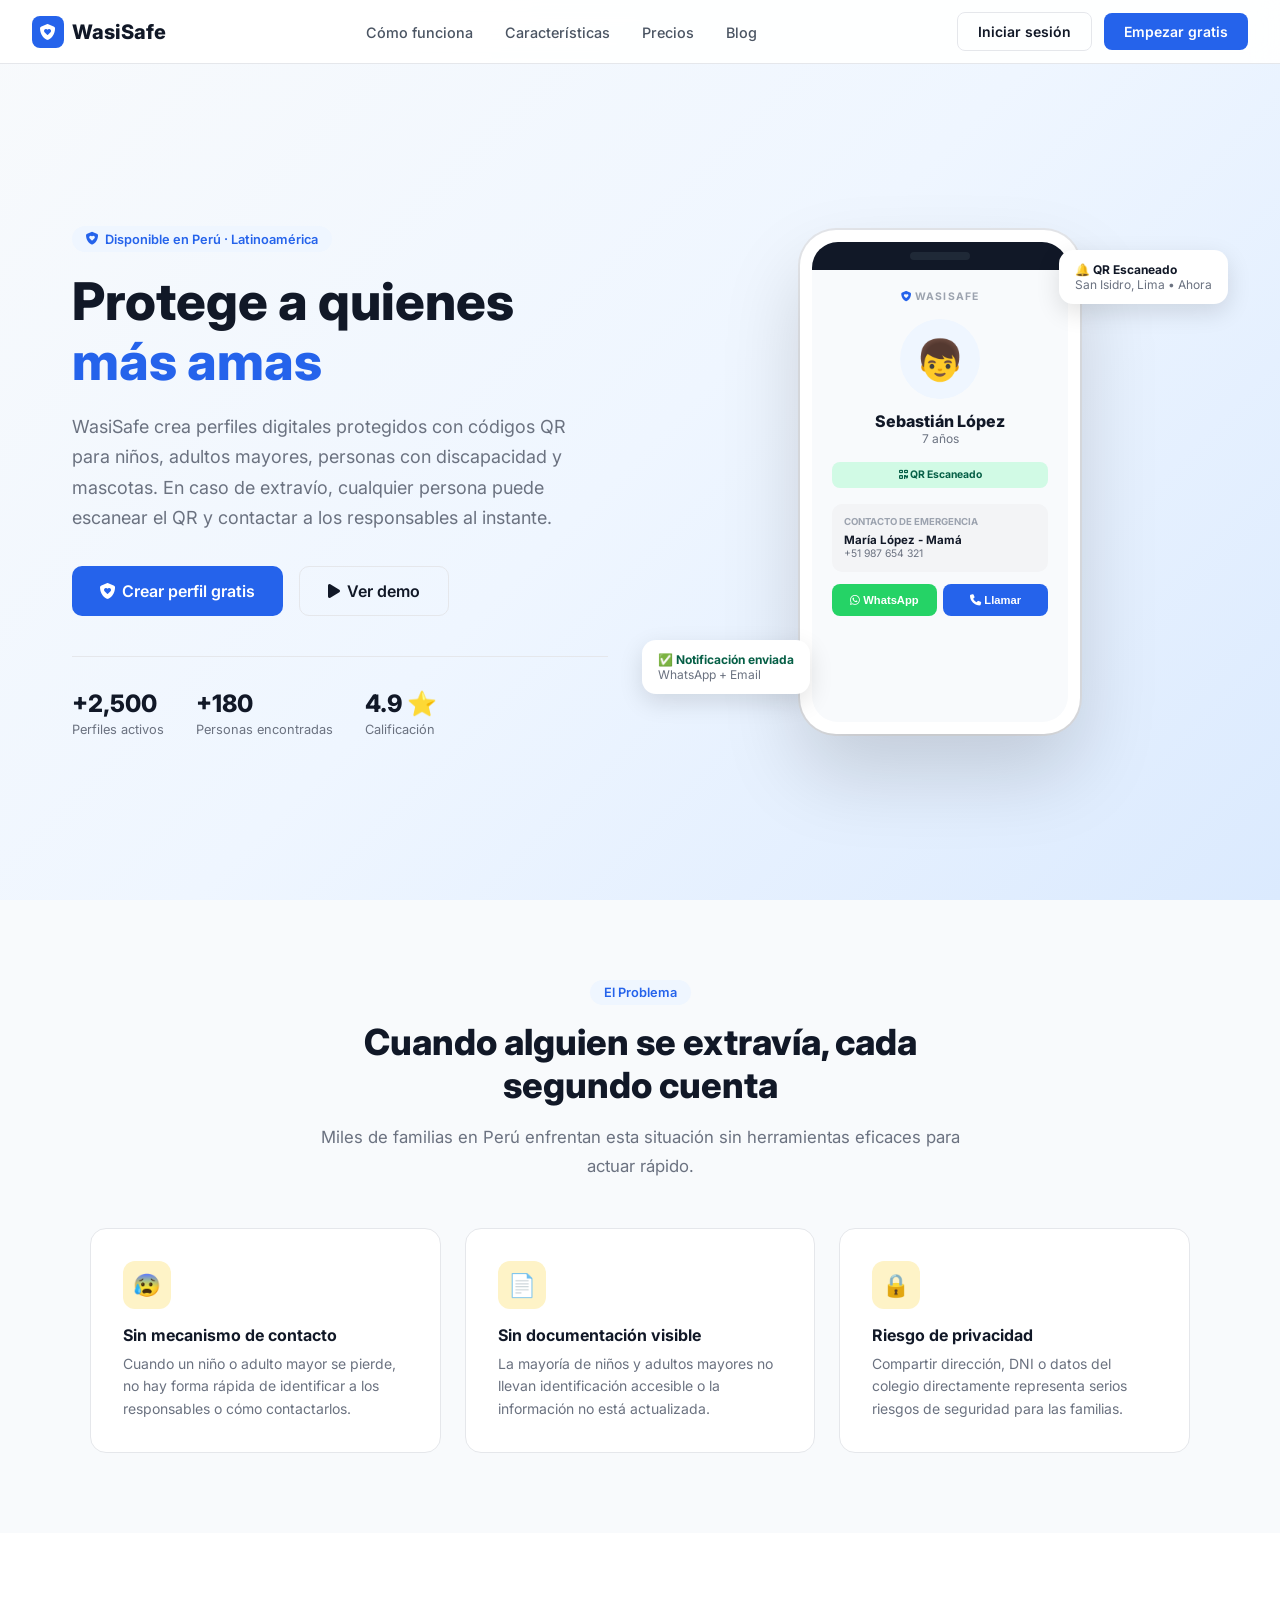
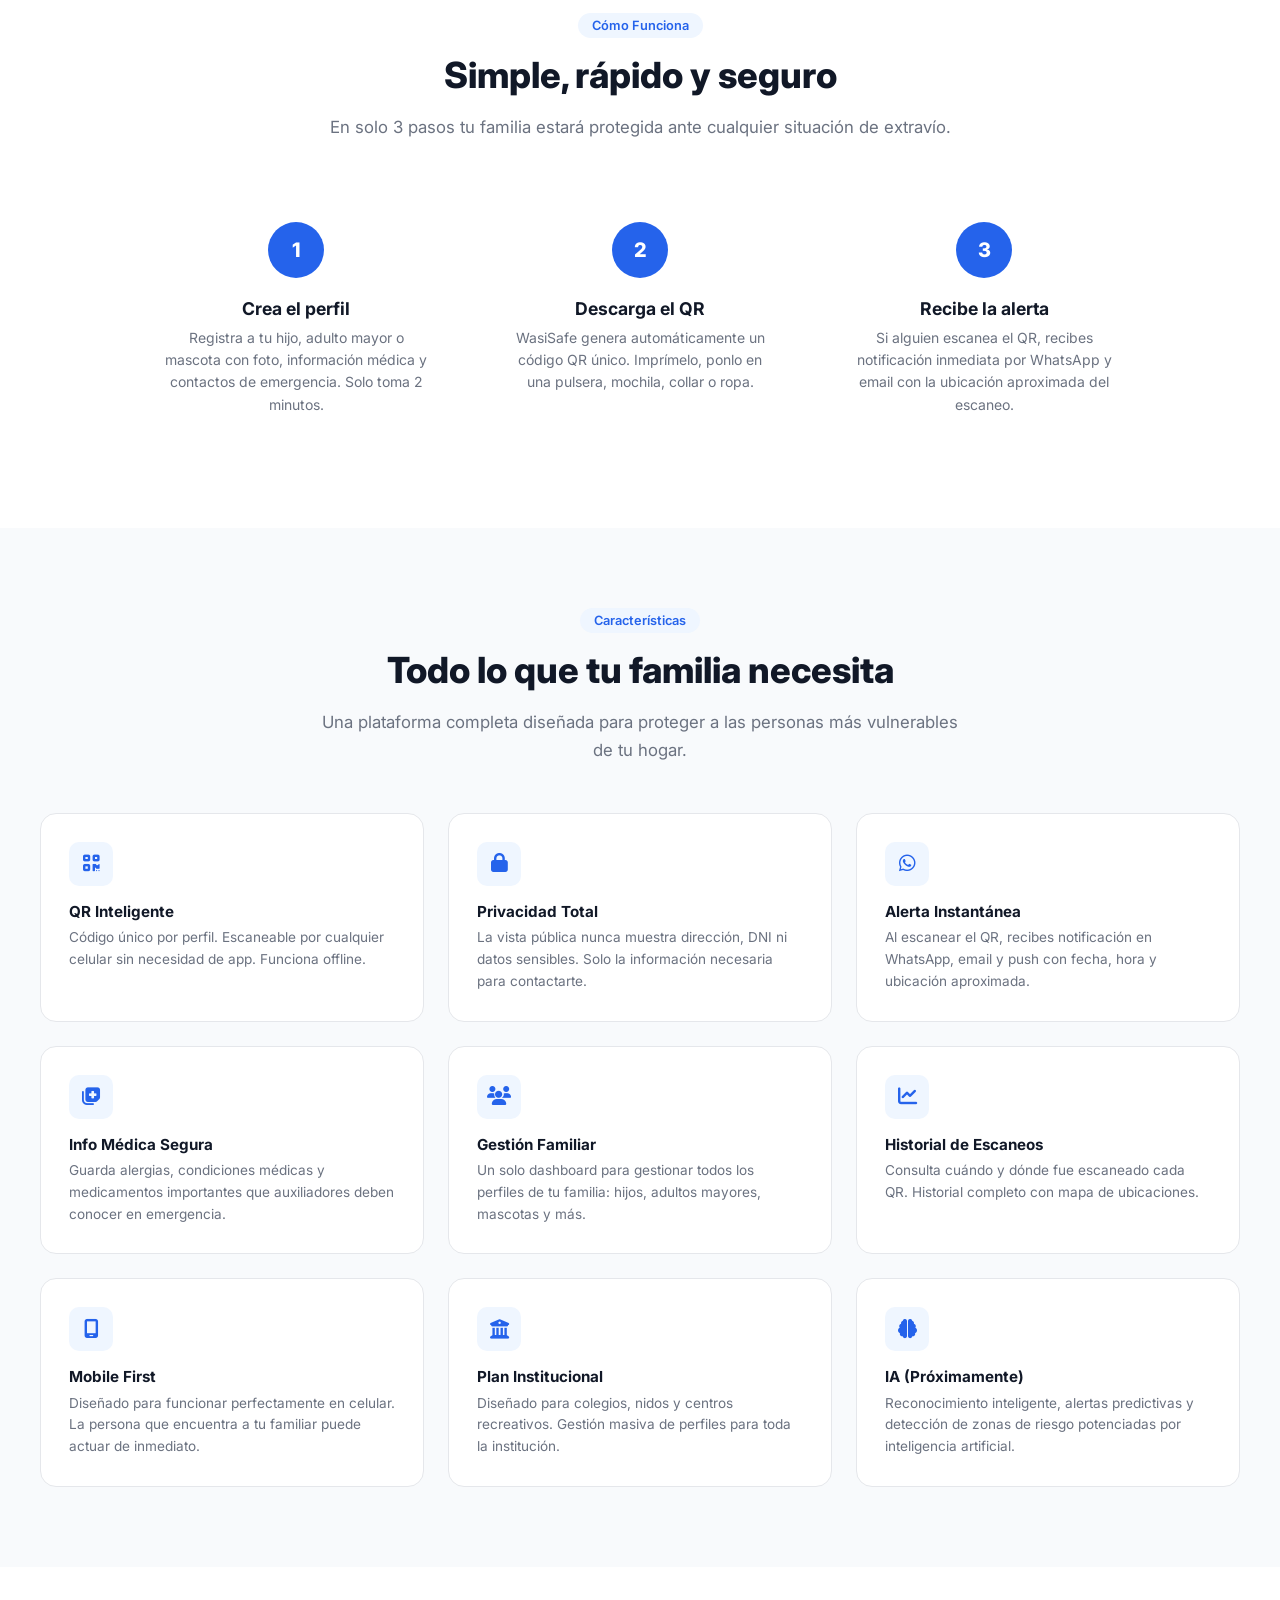
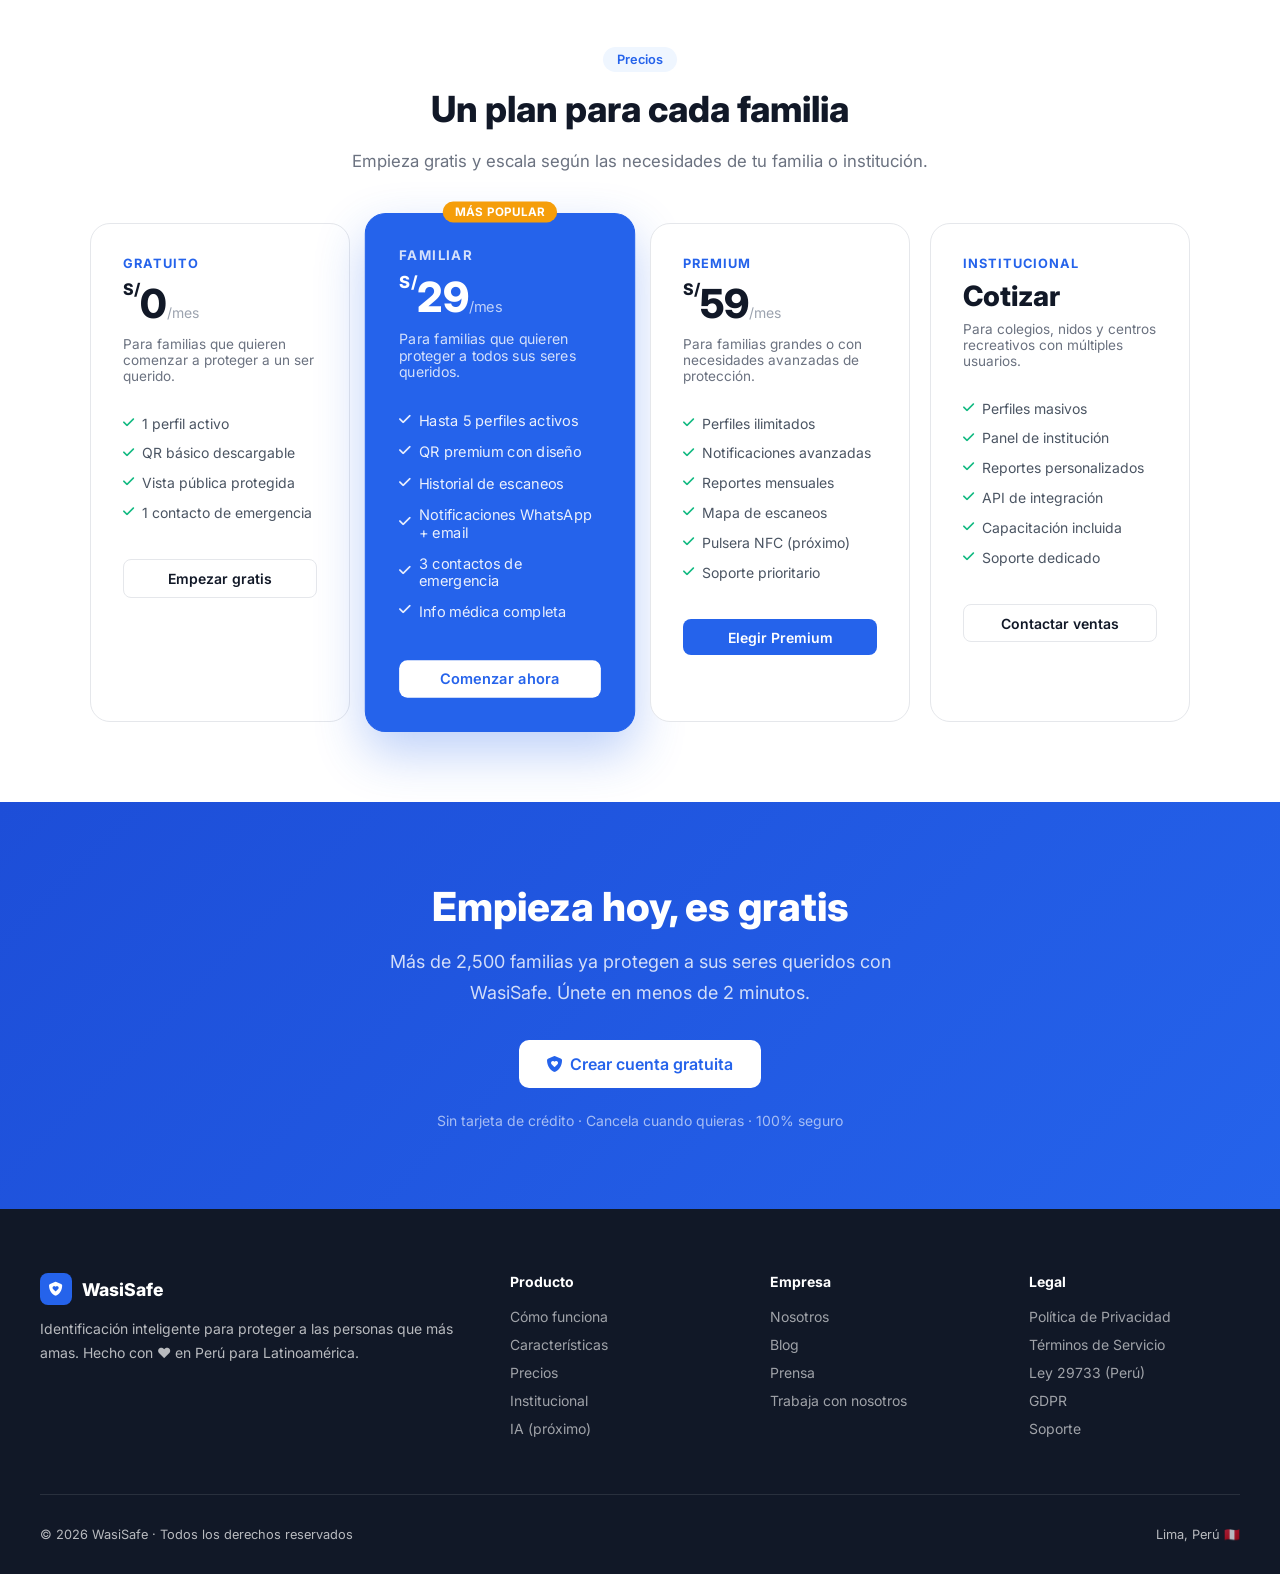
==== index.html @ 548f3248 "Initial commit: WasiSafe MVP frontend Plataforma QR de identificación para personas vulnerables en P" ====
<!DOCTYPE html>
<html lang="es">
<head>
  <meta charset="UTF-8">
  <meta name="viewport" content="width=device-width, initial-scale=1.0">
  <title>WasiSafe - Protege a quienes más amas</title>
  <meta name="description" content="Plataforma de identificación inteligente mediante QR para niños, adultos mayores y personas vulnerables en Perú.">
  <link rel="preconnect" href="https://fonts.googleapis.com">
  <link href="https://fonts.googleapis.com/css2?family=Inter:wght@300;400;500;600;700;800;900&display=swap" rel="stylesheet">
  <link rel="stylesheet" href="https://cdnjs.cloudflare.com/ajax/libs/font-awesome/6.5.0/css/all.min.css">
  <link rel="stylesheet" href="css/style.css">
</head>
<body>

<!-- NAVBAR -->
<nav class="navbar">
  <a href="index.html" class="navbar-brand">
    <div class="logo-icon"><i class="fa-solid fa-shield-heart"></i></div>
    WasiSafe
  </a>
  <ul class="navbar-nav">
    <li><a href="#como-funciona">Cómo funciona</a></li>
    <li><a href="#caracteristicas">Características</a></li>
    <li><a href="#precios">Precios</a></li>
    <li><a href="#">Blog</a></li>
  </ul>
  <div class="navbar-actions">
    <a href="login.html" class="btn btn-outline">Iniciar sesión</a>
    <a href="login.html#registro" class="btn btn-primary">Empezar gratis</a>
  </div>
</nav>

<!-- HERO -->
<section class="hero">
  <div class="hero-content">
    <div>
      <div class="badge">
        <i class="fa-solid fa-shield-heart"></i>
        Disponible en Perú · Latinoamérica
      </div>
      <h1>Protege a quienes <span>más amas</span></h1>
      <p>WasiSafe crea perfiles digitales protegidos con códigos QR para niños, adultos mayores, personas con discapacidad y mascotas. En caso de extravío, cualquier persona puede escanear el QR y contactar a los responsables al instante.</p>
      <div class="hero-actions">
        <a href="login.html" class="btn btn-primary btn-lg">
          <i class="fa-solid fa-shield-heart"></i>
          Crear perfil gratis
        </a>
        <a href="#como-funciona" class="btn btn-outline btn-lg">
          <i class="fa-solid fa-play"></i>
          Ver demo
        </a>
      </div>
      <div class="hero-stats">
        <div class="hero-stat">
          <strong>+2,500</strong>
          <span>Perfiles activos</span>
        </div>
        <div class="hero-stat">
          <strong>+180</strong>
          <span>Personas encontradas</span>
        </div>
        <div class="hero-stat">
          <strong>4.9 ⭐</strong>
          <span>Calificación</span>
        </div>
      </div>
    </div>

    <!-- Phone Mockup -->
    <div class="phone-mockup">
      <div class="phone-frame">
        <div class="phone-screen">
          <div class="phone-notch"><span></span></div>
          <div style="padding: 1.25rem; text-align: center;">
            <div style="font-size: 0.65rem; font-weight: 700; text-transform: uppercase; letter-spacing: 0.1em; color: #9CA3AF; margin-bottom: 1rem;">
              <i class="fa-solid fa-shield-heart" style="color: #2563EB;"></i> WASISAFE
            </div>
            <div style="width: 80px; height: 80px; border-radius: 50%; background: #EFF6FF; margin: 0 auto 0.75rem; font-size: 2.5rem; display: flex; align-items: center; justify-content: center;">👦</div>
            <div style="font-size: 1rem; font-weight: 800; color: #111827;">Sebastián López</div>
            <div style="font-size: 0.75rem; color: #6B7280; margin-bottom: 1rem;">7 años</div>
            <div style="background: #D1FAE5; color: #065F46; padding: 0.4rem 0.75rem; border-radius: 8px; font-size: 0.65rem; font-weight: 700; margin-bottom: 1rem;">
              <i class="fa-solid fa-qrcode"></i> QR Escaneado
            </div>
            <div style="background: #F3F4F6; border-radius: 10px; padding: 0.75rem; margin-bottom: 0.75rem; text-align: left;">
              <div style="font-size: 0.6rem; font-weight: 700; color: #9CA3AF; margin-bottom: 0.4rem;">CONTACTO DE EMERGENCIA</div>
              <div style="font-size: 0.72rem; font-weight: 700; color: #111827;">María López - Mamá</div>
              <div style="font-size: 0.65rem; color: #6B7280;">+51 987 654 321</div>
            </div>
            <div style="display: flex; gap: 0.4rem;">
              <button style="flex: 1; background: #25D366; color: white; border: none; border-radius: 8px; padding: 0.6rem; font-size: 0.7rem; font-weight: 700; cursor: pointer;">
                <i class="fa-brands fa-whatsapp"></i> WhatsApp
              </button>
              <button style="flex: 1; background: #2563EB; color: white; border: none; border-radius: 8px; padding: 0.6rem; font-size: 0.7rem; font-weight: 700; cursor: pointer;">
                <i class="fa-solid fa-phone"></i> Llamar
              </button>
            </div>
          </div>
        </div>
      </div>
      <!-- Floating badge -->
      <div style="position: absolute; top: 20px; right: -20px; background: white; border-radius: 14px; padding: 0.75rem 1rem; box-shadow: 0 8px 24px rgba(0,0,0,0.12); font-size: 0.75rem;">
        <div style="font-weight: 700; color: #111827;">🔔 QR Escaneado</div>
        <div style="color: #6B7280;">San Isidro, Lima • Ahora</div>
      </div>
      <div style="position: absolute; bottom: 40px; left: -30px; background: white; border-radius: 14px; padding: 0.75rem 1rem; box-shadow: 0 8px 24px rgba(0,0,0,0.12); font-size: 0.75rem;">
        <div style="font-weight: 700; color: #065F46;">✅ Notificación enviada</div>
        <div style="color: #6B7280;">WhatsApp + Email</div>
      </div>
    </div>
  </div>
</section>

<!-- PROBLEMA -->
<section class="section bg-gray" id="problema">
  <div class="container">
    <div class="section-center">
      <span class="section-tag">El Problema</span>
      <h2>Cuando alguien se extravía, cada segundo cuenta</h2>
      <p>Miles de familias en Perú enfrentan esta situación sin herramientas eficaces para actuar rápido.</p>
    </div>
    <div class="problem-grid">
      <div class="problem-card">
        <div class="problem-icon">😰</div>
        <h3>Sin mecanismo de contacto</h3>
        <p>Cuando un niño o adulto mayor se pierde, no hay forma rápida de identificar a los responsables o cómo contactarlos.</p>
      </div>
      <div class="problem-card">
        <div class="problem-icon">📄</div>
        <h3>Sin documentación visible</h3>
        <p>La mayoría de niños y adultos mayores no llevan identificación accesible o la información no está actualizada.</p>
      </div>
      <div class="problem-card">
        <div class="problem-icon">🔒</div>
        <h3>Riesgo de privacidad</h3>
        <p>Compartir dirección, DNI o datos del colegio directamente representa serios riesgos de seguridad para las familias.</p>
      </div>
    </div>
  </div>
</section>

<!-- COMO FUNCIONA -->
<section class="section" id="como-funciona">
  <div class="container">
    <div class="section-center">
      <span class="section-tag">Cómo Funciona</span>
      <h2>Simple, rápido y seguro</h2>
      <p>En solo 3 pasos tu familia estará protegida ante cualquier situación de extravío.</p>
    </div>
    <div class="steps-grid">
      <div class="step-card">
        <div class="step-number">1</div>
        <h3>Crea el perfil</h3>
        <p>Registra a tu hijo, adulto mayor o mascota con foto, información médica y contactos de emergencia. Solo toma 2 minutos.</p>
      </div>
      <div class="step-card">
        <div class="step-number">2</div>
        <h3>Descarga el QR</h3>
        <p>WasiSafe genera automáticamente un código QR único. Imprímelo, ponlo en una pulsera, mochila, collar o ropa.</p>
      </div>
      <div class="step-card">
        <div class="step-number">3</div>
        <h3>Recibe la alerta</h3>
        <p>Si alguien escanea el QR, recibes notificación inmediata por WhatsApp y email con la ubicación aproximada del escaneo.</p>
      </div>
    </div>
  </div>
</section>

<!-- CARACTERÍSTICAS -->
<section class="section bg-gray" id="caracteristicas">
  <div class="container">
    <div class="section-center">
      <span class="section-tag">Características</span>
      <h2>Todo lo que tu familia necesita</h2>
      <p>Una plataforma completa diseñada para proteger a las personas más vulnerables de tu hogar.</p>
    </div>
    <div class="features-grid">
      <div class="feature-card">
        <div class="feature-icon"><i class="fa-solid fa-qrcode"></i></div>
        <h3>QR Inteligente</h3>
        <p>Código único por perfil. Escaneable por cualquier celular sin necesidad de app. Funciona offline.</p>
      </div>
      <div class="feature-card">
        <div class="feature-icon"><i class="fa-solid fa-lock"></i></div>
        <h3>Privacidad Total</h3>
        <p>La vista pública nunca muestra dirección, DNI ni datos sensibles. Solo la información necesaria para contactarte.</p>
      </div>
      <div class="feature-card">
        <div class="feature-icon"><i class="fa-brands fa-whatsapp"></i></div>
        <h3>Alerta Instantánea</h3>
        <p>Al escanear el QR, recibes notificación en WhatsApp, email y push con fecha, hora y ubicación aproximada.</p>
      </div>
      <div class="feature-card">
        <div class="feature-icon"><i class="fa-solid fa-notes-medical"></i></div>
        <h3>Info Médica Segura</h3>
        <p>Guarda alergias, condiciones médicas y medicamentos importantes que auxiliadores deben conocer en emergencia.</p>
      </div>
      <div class="feature-card">
        <div class="feature-icon"><i class="fa-solid fa-users"></i></div>
        <h3>Gestión Familiar</h3>
        <p>Un solo dashboard para gestionar todos los perfiles de tu familia: hijos, adultos mayores, mascotas y más.</p>
      </div>
      <div class="feature-card">
        <div class="feature-icon"><i class="fa-solid fa-chart-line"></i></div>
        <h3>Historial de Escaneos</h3>
        <p>Consulta cuándo y dónde fue escaneado cada QR. Historial completo con mapa de ubicaciones.</p>
      </div>
      <div class="feature-card">
        <div class="feature-icon"><i class="fa-solid fa-mobile-screen"></i></div>
        <h3>Mobile First</h3>
        <p>Diseñado para funcionar perfectamente en celular. La persona que encuentra a tu familiar puede actuar de inmediato.</p>
      </div>
      <div class="feature-card">
        <div class="feature-icon"><i class="fa-solid fa-building-columns"></i></div>
        <h3>Plan Institucional</h3>
        <p>Diseñado para colegios, nidos y centros recreativos. Gestión masiva de perfiles para toda la institución.</p>
      </div>
      <div class="feature-card">
        <div class="feature-icon"><i class="fa-solid fa-brain"></i></div>
        <h3>IA (Próximamente)</h3>
        <p>Reconocimiento inteligente, alertas predictivas y detección de zonas de riesgo potenciadas por inteligencia artificial.</p>
      </div>
    </div>
  </div>
</section>

<!-- PRECIOS -->
<section class="section" id="precios">
  <div class="container">
    <div class="section-center">
      <span class="section-tag">Precios</span>
      <h2>Un plan para cada familia</h2>
      <p>Empieza gratis y escala según las necesidades de tu familia o institución.</p>
    </div>
    <div class="pricing-grid">
      <!-- Gratuito -->
      <div class="pricing-card">
        <div class="pricing-plan">Gratuito</div>
        <div class="pricing-price"><sup>S/</sup>0<small>/mes</small></div>
        <div class="pricing-desc">Para familias que quieren comenzar a proteger a un ser querido.</div>
        <ul class="pricing-features">
          <li><i class="fa-solid fa-check"></i> 1 perfil activo</li>
          <li><i class="fa-solid fa-check"></i> QR básico descargable</li>
          <li><i class="fa-solid fa-check"></i> Vista pública protegida</li>
          <li><i class="fa-solid fa-check"></i> 1 contacto de emergencia</li>
        </ul>
        <a href="login.html" class="btn btn-outline btn-full">Empezar gratis</a>
      </div>

      <!-- Familiar - Featured -->
      <div class="pricing-card featured">
        <div class="pricing-badge">Más popular</div>
        <div class="pricing-plan">Familiar</div>
        <div class="pricing-price"><sup>S/</sup>29<small>/mes</small></div>
        <div class="pricing-desc">Para familias que quieren proteger a todos sus seres queridos.</div>
        <ul class="pricing-features">
          <li><i class="fa-solid fa-check"></i> Hasta 5 perfiles activos</li>
          <li><i class="fa-solid fa-check"></i> QR premium con diseño</li>
          <li><i class="fa-solid fa-check"></i> Historial de escaneos</li>
          <li><i class="fa-solid fa-check"></i> Notificaciones WhatsApp + email</li>
          <li><i class="fa-solid fa-check"></i> 3 contactos de emergencia</li>
          <li><i class="fa-solid fa-check"></i> Info médica completa</li>
        </ul>
        <a href="login.html" class="btn btn-white btn-full">Comenzar ahora</a>
      </div>

      <!-- Premium -->
      <div class="pricing-card">
        <div class="pricing-plan">Premium</div>
        <div class="pricing-price"><sup>S/</sup>59<small>/mes</small></div>
        <div class="pricing-desc">Para familias grandes o con necesidades avanzadas de protección.</div>
        <ul class="pricing-features">
          <li><i class="fa-solid fa-check"></i> Perfiles ilimitados</li>
          <li><i class="fa-solid fa-check"></i> Notificaciones avanzadas</li>
          <li><i class="fa-solid fa-check"></i> Reportes mensuales</li>
          <li><i class="fa-solid fa-check"></i> Mapa de escaneos</li>
          <li><i class="fa-solid fa-check"></i> Pulsera NFC (próximo)</li>
          <li><i class="fa-solid fa-check"></i> Soporte prioritario</li>
        </ul>
        <a href="login.html" class="btn btn-primary btn-full">Elegir Premium</a>
      </div>

      <!-- Institucional -->
      <div class="pricing-card">
        <div class="pricing-plan">Institucional</div>
        <div class="pricing-price" style="font-size: 1.75rem;">Cotizar</div>
        <div class="pricing-desc">Para colegios, nidos y centros recreativos con múltiples usuarios.</div>
        <ul class="pricing-features">
          <li><i class="fa-solid fa-check"></i> Perfiles masivos</li>
          <li><i class="fa-solid fa-check"></i> Panel de institución</li>
          <li><i class="fa-solid fa-check"></i> Reportes personalizados</li>
          <li><i class="fa-solid fa-check"></i> API de integración</li>
          <li><i class="fa-solid fa-check"></i> Capacitación incluida</li>
          <li><i class="fa-solid fa-check"></i> Soporte dedicado</li>
        </ul>
        <a href="mailto:ventas@wasisafe.pe" class="btn btn-outline btn-full">Contactar ventas</a>
      </div>
    </div>
  </div>
</section>

<!-- CTA FINAL -->
<section style="background: linear-gradient(135deg, #1D4ED8 0%, #2563EB 100%); padding: 5rem 2rem; text-align: center; color: white;">
  <div class="container">
    <h2 style="font-size: 2.5rem; font-weight: 800; margin-bottom: 1rem;">Empieza hoy, es gratis</h2>
    <p style="font-size: 1.125rem; color: rgba(255,255,255,0.8); margin-bottom: 2rem; max-width: 560px; margin-left: auto; margin-right: auto; line-height: 1.7;">
      Más de 2,500 familias ya protegen a sus seres queridos con WasiSafe. Únete en menos de 2 minutos.
    </p>
    <a href="login.html" class="btn btn-white btn-lg">
      <i class="fa-solid fa-shield-heart"></i>
      Crear cuenta gratuita
    </a>
    <div style="margin-top: 1.5rem; font-size: 0.875rem; color: rgba(255,255,255,0.6);">
      Sin tarjeta de crédito · Cancela cuando quieras · 100% seguro
    </div>
  </div>
</section>

<!-- FOOTER -->
<footer>
  <div class="footer-grid">
    <div>
      <a href="index.html" style="display:flex;align-items:center;gap:0.625rem;text-decoration:none;color:white;font-weight:800;font-size:1.1rem;margin-bottom:0.75rem;">
        <div class="logo-icon" style="width:32px;height:32px;background:#2563EB;border-radius:8px;display:flex;align-items:center;justify-content:center;font-size:14px;color:white;">
          <i class="fa-solid fa-shield-heart"></i>
        </div>
        WasiSafe
      </a>
      <p class="footer-brand-text">Identificación inteligente para proteger a las personas que más amas. Hecho con ❤️ en Perú para Latinoamérica.</p>
    </div>
    <div class="footer-col">
      <h4>Producto</h4>
      <ul>
        <li><a href="#">Cómo funciona</a></li>
        <li><a href="#">Características</a></li>
        <li><a href="#">Precios</a></li>
        <li><a href="#">Institucional</a></li>
        <li><a href="#">IA (próximo)</a></li>
      </ul>
    </div>
    <div class="footer-col">
      <h4>Empresa</h4>
      <ul>
        <li><a href="#">Nosotros</a></li>
        <li><a href="#">Blog</a></li>
        <li><a href="#">Prensa</a></li>
        <li><a href="#">Trabaja con nosotros</a></li>
      </ul>
    </div>
    <div class="footer-col">
      <h4>Legal</h4>
      <ul>
        <li><a href="#">Política de Privacidad</a></li>
        <li><a href="#">Términos de Servicio</a></li>
        <li><a href="#">Ley 29733 (Perú)</a></li>
        <li><a href="#">GDPR</a></li>
        <li><a href="#">Soporte</a></li>
      </ul>
    </div>
  </div>
  <div class="footer-bottom">
    <span>© 2026 WasiSafe · Todos los derechos reservados</span>
    <span>Lima, Perú 🇵🇪</span>
  </div>
</footer>

<script src="js/app.js"></script>
</body>
</html>
---- css/style.css ----
/* WasiSafe - Global Styles */

:root {
  --blue: #2563EB;
  --blue-dark: #1D4ED8;
  --blue-light: #EFF6FF;
  --white: #FFFFFF;
  --gray-bg: #F8FAFC;
  --dark: #111827;
  --gray-400: #9CA3AF;
  --gray-500: #6B7280;
  --gray-600: #4B5563;
  --gray-700: #374151;
  --gray-200: #E5E7EB;
  --gray-100: #F3F4F6;
  --green: #10B981;
  --red: #EF4444;
  --yellow: #F59E0B;
}

* { box-sizing: border-box; margin: 0; padding: 0; }

body {
  font-family: 'Inter', -apple-system, BlinkMacSystemFont, 'Segoe UI', sans-serif;
  color: var(--dark);
  background: var(--white);
  -webkit-font-smoothing: antialiased;
}

/* --- Navbar --- */
.navbar {
  position: fixed;
  top: 0; left: 0; right: 0;
  z-index: 100;
  background: rgba(255,255,255,0.92);
  backdrop-filter: blur(12px);
  border-bottom: 1px solid var(--gray-200);
  padding: 0 2rem;
  height: 64px;
  display: flex;
  align-items: center;
  justify-content: space-between;
}

.navbar-brand {
  display: flex;
  align-items: center;
  gap: 0.5rem;
  text-decoration: none;
  font-weight: 800;
  font-size: 1.25rem;
  color: var(--dark);
}

.navbar-brand .logo-icon {
  width: 32px; height: 32px;
  background: var(--blue);
  border-radius: 8px;
  display: flex;
  align-items: center;
  justify-content: center;
  color: white;
  font-size: 16px;
}

.navbar-nav {
  display: flex;
  align-items: center;
  gap: 2rem;
  list-style: none;
}

.navbar-nav a {
  text-decoration: none;
  color: var(--gray-600);
  font-size: 0.9rem;
  font-weight: 500;
  transition: color 0.2s;
}

.navbar-nav a:hover { color: var(--blue); }

.navbar-actions {
  display: flex;
  align-items: center;
  gap: 0.75rem;
}

/* --- Buttons --- */
.btn {
  display: inline-flex;
  align-items: center;
  justify-content: center;
  gap: 0.4rem;
  padding: 0.6rem 1.25rem;
  border-radius: 8px;
  font-size: 0.875rem;
  font-weight: 600;
  cursor: pointer;
  text-decoration: none;
  transition: all 0.2s;
  border: none;
  outline: none;
}

.btn-primary {
  background: var(--blue);
  color: white;
}
.btn-primary:hover { background: var(--blue-dark); transform: translateY(-1px); box-shadow: 0 4px 12px rgba(37,99,235,0.35); }

.btn-outline {
  background: transparent;
  color: var(--dark);
  border: 1.5px solid var(--gray-200);
}
.btn-outline:hover { border-color: var(--blue); color: var(--blue); }

.btn-white {
  background: white;
  color: var(--blue);
}
.btn-white:hover { background: var(--blue-light); }

.btn-lg {
  padding: 0.875rem 1.75rem;
  font-size: 1rem;
  border-radius: 10px;
}

.btn-sm {
  padding: 0.4rem 0.875rem;
  font-size: 0.8rem;
  border-radius: 6px;
}

.btn-danger { background: var(--red); color: white; }
.btn-success { background: var(--green); color: white; }
.btn-whatsapp { background: #25D366; color: white; }
.btn-whatsapp:hover { background: #1fb955; }
.btn-call { background: var(--blue); color: white; }

.btn-full { width: 100%; }

/* --- Hero Section --- */
.hero {
  min-height: 100vh;
  display: flex;
  align-items: center;
  background: linear-gradient(135deg, var(--gray-bg) 0%, #EFF6FF 50%, #DBEAFE 100%);
  padding-top: 64px;
}

.hero-content {
  max-width: 1200px;
  margin: 0 auto;
  padding: 4rem 2rem;
  display: grid;
  grid-template-columns: 1fr 1fr;
  gap: 4rem;
  align-items: center;
}

.badge {
  display: inline-flex;
  align-items: center;
  gap: 0.4rem;
  background: var(--blue-light);
  color: var(--blue);
  padding: 0.35rem 0.875rem;
  border-radius: 100px;
  font-size: 0.8rem;
  font-weight: 600;
  margin-bottom: 1.25rem;
}

.hero h1 {
  font-size: 3.25rem;
  font-weight: 800;
  line-height: 1.15;
  margin-bottom: 1.25rem;
  color: var(--dark);
}

.hero h1 span { color: var(--blue); }

.hero p {
  font-size: 1.125rem;
  color: var(--gray-500);
  line-height: 1.7;
  margin-bottom: 2rem;
}

.hero-actions {
  display: flex;
  gap: 1rem;
  flex-wrap: wrap;
}

.hero-stats {
  display: flex;
  gap: 2rem;
  margin-top: 2.5rem;
  padding-top: 2rem;
  border-top: 1px solid var(--gray-200);
}

.hero-stat strong {
  display: block;
  font-size: 1.5rem;
  font-weight: 800;
  color: var(--dark);
}

.hero-stat span {
  font-size: 0.8rem;
  color: var(--gray-500);
}

/* --- Phone Mockup --- */
.phone-mockup {
  position: relative;
  display: flex;
  justify-content: center;
  align-items: center;
}

.phone-frame {
  width: 280px;
  background: white;
  border-radius: 36px;
  padding: 12px;
  box-shadow: 0 40px 80px rgba(0,0,0,0.15), 0 0 0 2px #e5e7eb;
  position: relative;
}

.phone-screen {
  background: var(--gray-bg);
  border-radius: 26px;
  overflow: hidden;
  min-height: 480px;
}

.phone-notch {
  height: 28px;
  background: var(--dark);
  display: flex;
  align-items: center;
  justify-content: center;
}

.phone-notch span {
  width: 60px;
  height: 8px;
  background: #1f2937;
  border-radius: 10px;
}

/* --- Sections --- */
.section {
  padding: 5rem 2rem;
}

.section-center {
  text-align: center;
  max-width: 640px;
  margin: 0 auto 3rem;
}

.section-tag {
  display: inline-block;
  background: var(--blue-light);
  color: var(--blue);
  padding: 0.3rem 0.875rem;
  border-radius: 100px;
  font-size: 0.8rem;
  font-weight: 600;
  margin-bottom: 1rem;
}

.section h2 {
  font-size: 2.25rem;
  font-weight: 800;
  line-height: 1.2;
  margin-bottom: 1rem;
}

.section p {
  font-size: 1.05rem;
  color: var(--gray-500);
  line-height: 1.7;
}

.container {
  max-width: 1200px;
  margin: 0 auto;
}

/* --- Problem Cards --- */
.problem-grid {
  display: grid;
  grid-template-columns: repeat(3, 1fr);
  gap: 1.5rem;
  max-width: 1100px;
  margin: 0 auto;
}

.problem-card {
  background: white;
  border: 1.5px solid var(--gray-200);
  border-radius: 16px;
  padding: 2rem;
  transition: all 0.2s;
}

.problem-card:hover { border-color: var(--blue); transform: translateY(-4px); box-shadow: 0 12px 32px rgba(37,99,235,0.1); }

.problem-icon {
  width: 48px; height: 48px;
  background: #FEF3C7;
  border-radius: 12px;
  display: flex;
  align-items: center;
  justify-content: center;
  font-size: 1.4rem;
  margin-bottom: 1rem;
}

.problem-card h3 { font-size: 1rem; font-weight: 700; margin-bottom: 0.5rem; }
.problem-card p { font-size: 0.875rem; color: var(--gray-500); line-height: 1.6; }

/* --- Steps --- */
.steps-grid {
  display: grid;
  grid-template-columns: repeat(3, 1fr);
  gap: 2rem;
  max-width: 1000px;
  margin: 0 auto;
  position: relative;
}

.step-card {
  text-align: center;
  padding: 2rem 1.5rem;
}

.step-number {
  width: 56px; height: 56px;
  background: var(--blue);
  color: white;
  border-radius: 50%;
  display: flex;
  align-items: center;
  justify-content: center;
  font-size: 1.25rem;
  font-weight: 800;
  margin: 0 auto 1.25rem;
}

.step-card h3 { font-size: 1.1rem; font-weight: 700; margin-bottom: 0.5rem; }
.step-card p { font-size: 0.875rem; color: var(--gray-500); line-height: 1.6; }

/* --- Features Grid --- */
.features-grid {
  display: grid;
  grid-template-columns: repeat(3, 1fr);
  gap: 1.5rem;
}

.feature-card {
  background: white;
  border: 1.5px solid var(--gray-200);
  border-radius: 16px;
  padding: 1.75rem;
  transition: all 0.2s;
}

.feature-card:hover { border-color: var(--blue); box-shadow: 0 8px 24px rgba(37,99,235,0.08); }

.feature-icon {
  width: 44px; height: 44px;
  background: var(--blue-light);
  border-radius: 10px;
  display: flex;
  align-items: center;
  justify-content: center;
  color: var(--blue);
  font-size: 1.2rem;
  margin-bottom: 1rem;
}

.feature-card h3 { font-size: 0.95rem; font-weight: 700; margin-bottom: 0.4rem; }
.feature-card p { font-size: 0.85rem; color: var(--gray-500); line-height: 1.6; }

/* --- Pricing --- */
.pricing-grid {
  display: grid;
  grid-template-columns: repeat(4, 1fr);
  gap: 1.25rem;
  max-width: 1100px;
  margin: 0 auto;
}

.pricing-card {
  background: white;
  border: 1.5px solid var(--gray-200);
  border-radius: 20px;
  padding: 2rem;
  position: relative;
  transition: all 0.2s;
}

.pricing-card.featured {
  border-color: var(--blue);
  background: var(--blue);
  color: white;
  transform: scale(1.04);
  box-shadow: 0 20px 48px rgba(37,99,235,0.3);
}

.pricing-badge {
  position: absolute;
  top: -12px;
  left: 50%;
  transform: translateX(-50%);
  background: #F59E0B;
  color: white;
  padding: 0.2rem 0.75rem;
  border-radius: 100px;
  font-size: 0.7rem;
  font-weight: 700;
  text-transform: uppercase;
  letter-spacing: 0.05em;
}

.pricing-plan { font-size: 0.8rem; font-weight: 700; text-transform: uppercase; letter-spacing: 0.08em; color: var(--blue); margin-bottom: 0.5rem; }
.pricing-card.featured .pricing-plan { color: rgba(255,255,255,0.8); }

.pricing-price {
  font-size: 2.5rem;
  font-weight: 800;
  margin: 0.5rem 0;
}

.pricing-price sup { font-size: 1rem; vertical-align: top; margin-top: 0.5rem; }
.pricing-price small { font-size: 0.875rem; font-weight: 400; color: var(--gray-400); }
.pricing-card.featured .pricing-price small { color: rgba(255,255,255,0.7); }

.pricing-desc { font-size: 0.85rem; color: var(--gray-500); margin-bottom: 1.5rem; }
.pricing-card.featured .pricing-desc { color: rgba(255,255,255,0.8); }

.pricing-features {
  list-style: none;
  margin-bottom: 2rem;
}

.pricing-features li {
  display: flex;
  align-items: center;
  gap: 0.5rem;
  font-size: 0.875rem;
  padding: 0.4rem 0;
  color: var(--gray-600);
}

.pricing-card.featured .pricing-features li { color: rgba(255,255,255,0.9); }

.pricing-features li i { color: var(--green); font-size: 0.8rem; }
.pricing-card.featured .pricing-features li i { color: rgba(255,255,255,0.9); }

/* --- Dashboard Layout --- */
.app-layout {
  display: flex;
  min-height: 100vh;
}

.sidebar {
  width: 260px;
  min-height: 100vh;
  background: var(--dark);
  color: white;
  padding: 1.5rem 1rem;
  position: fixed;
  top: 0; left: 0;
  overflow-y: auto;
  display: flex;
  flex-direction: column;
  z-index: 50;
}

.sidebar-brand {
  display: flex;
  align-items: center;
  gap: 0.625rem;
  padding: 0.5rem 0.75rem;
  margin-bottom: 2rem;
  text-decoration: none;
  color: white;
  font-weight: 800;
  font-size: 1.1rem;
}

.sidebar-brand .logo-icon {
  width: 32px; height: 32px;
  background: var(--blue);
  border-radius: 8px;
  display: flex;
  align-items: center;
  justify-content: center;
  font-size: 14px;
}

.sidebar-section {
  font-size: 0.7rem;
  font-weight: 700;
  text-transform: uppercase;
  letter-spacing: 0.1em;
  color: var(--gray-400);
  padding: 0 0.75rem;
  margin: 1.25rem 0 0.5rem;
}

.sidebar-nav { list-style: none; }

.sidebar-nav a {
  display: flex;
  align-items: center;
  gap: 0.75rem;
  padding: 0.625rem 0.75rem;
  border-radius: 8px;
  text-decoration: none;
  color: rgba(255,255,255,0.65);
  font-size: 0.875rem;
  font-weight: 500;
  transition: all 0.15s;
  margin-bottom: 2px;
}

.sidebar-nav a:hover, .sidebar-nav a.active {
  background: rgba(255,255,255,0.1);
  color: white;
}

.sidebar-nav a.active { background: var(--blue); color: white; }

.sidebar-nav a i { width: 16px; text-align: center; }

.sidebar-bottom {
  margin-top: auto;
  padding-top: 1rem;
  border-top: 1px solid rgba(255,255,255,0.1);
}

.user-chip {
  display: flex;
  align-items: center;
  gap: 0.625rem;
  padding: 0.75rem;
  border-radius: 10px;
  background: rgba(255,255,255,0.08);
}

.user-avatar {
  width: 36px; height: 36px;
  background: var(--blue);
  border-radius: 50%;
  display: flex;
  align-items: center;
  justify-content: center;
  font-weight: 700;
  font-size: 0.8rem;
  color: white;
}

.user-info small { display: block; font-size: 0.7rem; color: rgba(255,255,255,0.5); }
.user-info strong { display: block; font-size: 0.8rem; color: white; }

.main-content {
  margin-left: 260px;
  flex: 1;
  background: var(--gray-bg);
  min-height: 100vh;
}

.topbar {
  background: white;
  border-bottom: 1px solid var(--gray-200);
  padding: 1rem 2rem;
  display: flex;
  align-items: center;
  justify-content: space-between;
}

.topbar h1 { font-size: 1.25rem; font-weight: 700; }
.topbar p { font-size: 0.85rem; color: var(--gray-500); }

.page-body { padding: 2rem; }

/* --- Stats Cards --- */
.stats-grid {
  display: grid;
  grid-template-columns: repeat(4, 1fr);
  gap: 1rem;
  margin-bottom: 2rem;
}

.stat-card {
  background: white;
  border: 1px solid var(--gray-200);
  border-radius: 14px;
  padding: 1.5rem;
}

.stat-label {
  font-size: 0.8rem;
  font-weight: 600;
  color: var(--gray-500);
  text-transform: uppercase;
  letter-spacing: 0.05em;
  margin-bottom: 0.5rem;
  display: flex;
  align-items: center;
  justify-content: space-between;
}

.stat-label i { font-size: 1rem; color: var(--blue); }
.stat-value { font-size: 2rem; font-weight: 800; color: var(--dark); }
.stat-change { font-size: 0.75rem; color: var(--green); margin-top: 0.25rem; }

/* --- Profile Cards --- */
.profiles-grid {
  display: grid;
  grid-template-columns: repeat(auto-fill, minmax(240px, 1fr));
  gap: 1.25rem;
}

.profile-card {
  background: white;
  border: 1.5px solid var(--gray-200);
  border-radius: 16px;
  padding: 1.5rem;
  text-align: center;
  transition: all 0.2s;
  position: relative;
}

.profile-card:hover { border-color: var(--blue); box-shadow: 0 8px 24px rgba(37,99,235,0.1); transform: translateY(-2px); }

.profile-avatar {
  width: 80px; height: 80px;
  border-radius: 50%;
  margin: 0 auto 1rem;
  object-fit: cover;
  background: var(--blue-light);
  display: flex;
  align-items: center;
  justify-content: center;
  font-size: 2rem;
  overflow: hidden;
}

.profile-type-badge {
  position: absolute;
  top: 1rem; right: 1rem;
  padding: 0.2rem 0.6rem;
  border-radius: 100px;
  font-size: 0.7rem;
  font-weight: 600;
}

.type-child { background: #DBEAFE; color: #1D4ED8; }
.type-elder { background: #D1FAE5; color: #065F46; }
.type-pet { background: #FEF3C7; color: #92400E; }
.type-dependent { background: #EDE9FE; color: #5B21B6; }

.profile-name { font-size: 1rem; font-weight: 700; margin-bottom: 0.25rem; }
.profile-meta { font-size: 0.8rem; color: var(--gray-500); margin-bottom: 1.25rem; }

.profile-actions { display: flex; gap: 0.5rem; justify-content: center; }

/* --- Scan History Table --- */
.card {
  background: white;
  border: 1px solid var(--gray-200);
  border-radius: 14px;
  overflow: hidden;
}

.card-header {
  padding: 1.25rem 1.5rem;
  border-bottom: 1px solid var(--gray-200);
  display: flex;
  align-items: center;
  justify-content: space-between;
}

.card-header h3 { font-size: 0.95rem; font-weight: 700; }

.table-wrap { overflow-x: auto; }

table { width: 100%; border-collapse: collapse; }

th {
  background: var(--gray-bg);
  padding: 0.75rem 1.5rem;
  text-align: left;
  font-size: 0.75rem;
  font-weight: 700;
  color: var(--gray-500);
  text-transform: uppercase;
  letter-spacing: 0.05em;
}

td {
  padding: 1rem 1.5rem;
  font-size: 0.875rem;
  border-top: 1px solid var(--gray-100);
  color: var(--gray-700);
}

tr:hover td { background: var(--gray-bg); }

/* --- Form Styles --- */
.form-page {
  background: var(--gray-bg);
  min-height: 100vh;
  padding: 2rem;
  margin-left: 260px;
}

.form-container {
  max-width: 720px;
  margin: 0 auto;
}

.form-card {
  background: white;
  border: 1px solid var(--gray-200);
  border-radius: 20px;
  padding: 2rem;
  margin-bottom: 1.5rem;
}

.form-card h3 {
  font-size: 1rem;
  font-weight: 700;
  margin-bottom: 1.5rem;
  padding-bottom: 0.75rem;
  border-bottom: 1px solid var(--gray-100);
}

.form-grid { display: grid; grid-template-columns: 1fr 1fr; gap: 1rem; }
.form-grid.cols-3 { grid-template-columns: repeat(3, 1fr); }
.form-full { grid-column: 1 / -1; }

.form-group { margin-bottom: 1rem; }
.form-group:last-child { margin-bottom: 0; }

label {
  display: block;
  font-size: 0.8rem;
  font-weight: 600;
  color: var(--gray-700);
  margin-bottom: 0.375rem;
}

input[type="text"], input[type="email"], input[type="password"],
input[type="tel"], input[type="number"], input[type="date"],
select, textarea {
  width: 100%;
  padding: 0.625rem 0.875rem;
  border: 1.5px solid var(--gray-200);
  border-radius: 8px;
  font-size: 0.875rem;
  font-family: inherit;
  color: var(--dark);
  background: white;
  transition: border-color 0.2s, box-shadow 0.2s;
  outline: none;
}

input:focus, select:focus, textarea:focus {
  border-color: var(--blue);
  box-shadow: 0 0 0 3px rgba(37,99,235,0.1);
}

textarea { resize: vertical; min-height: 80px; }

.photo-upload {
  border: 2px dashed var(--gray-200);
  border-radius: 16px;
  padding: 2.5rem;
  text-align: center;
  cursor: pointer;
  transition: all 0.2s;
  background: var(--gray-bg);
}

.photo-upload:hover { border-color: var(--blue); background: var(--blue-light); }
.photo-upload i { font-size: 2.5rem; color: var(--gray-400); margin-bottom: 0.75rem; display: block; }
.photo-upload p { font-size: 0.875rem; color: var(--gray-500); }
.photo-upload small { font-size: 0.75rem; color: var(--gray-400); }

/* --- Public Profile --- */
.public-profile-page {
  min-height: 100vh;
  background: linear-gradient(160deg, #EFF6FF 0%, var(--gray-bg) 100%);
  display: flex;
  flex-direction: column;
  align-items: center;
  justify-content: center;
  padding: 2rem;
}

.public-card {
  background: white;
  border-radius: 24px;
  padding: 2.5rem;
  max-width: 400px;
  width: 100%;
  box-shadow: 0 24px 64px rgba(0,0,0,0.1);
  text-align: center;
}

.public-avatar {
  width: 120px; height: 120px;
  border-radius: 50%;
  margin: 0 auto 1.5rem;
  background: var(--blue-light);
  display: flex;
  align-items: center;
  justify-content: center;
  font-size: 3rem;
  overflow: hidden;
  border: 4px solid white;
  box-shadow: 0 8px 24px rgba(0,0,0,0.1);
}

.public-name { font-size: 1.5rem; font-weight: 800; margin-bottom: 0.25rem; }
.public-age { font-size: 1rem; color: var(--gray-500); margin-bottom: 1.5rem; }

.info-chip {
  display: inline-flex;
  align-items: center;
  gap: 0.4rem;
  background: var(--gray-bg);
  padding: 0.4rem 0.875rem;
  border-radius: 100px;
  font-size: 0.8rem;
  font-weight: 500;
  color: var(--gray-600);
  margin: 0.25rem;
}

.info-chip i { color: var(--blue); }

.contact-section {
  background: var(--gray-bg);
  border-radius: 14px;
  padding: 1.25rem;
  margin: 1.5rem 0;
  text-align: left;
}

.contact-section h4 { font-size: 0.75rem; font-weight: 700; color: var(--gray-400); text-transform: uppercase; letter-spacing: 0.08em; margin-bottom: 0.75rem; }

.contact-row {
  display: flex;
  align-items: center;
  gap: 0.75rem;
  padding: 0.625rem 0;
  border-bottom: 1px solid var(--gray-200);
}

.contact-row:last-child { border-bottom: none; padding-bottom: 0; }
.contact-row i { color: var(--blue); width: 20px; text-align: center; }
.contact-row div strong { display: block; font-size: 0.875rem; }
.contact-row div span { font-size: 0.75rem; color: var(--gray-500); }

.action-buttons { display: flex; gap: 0.75rem; margin-top: 1.5rem; }
.action-buttons .btn { flex: 1; padding: 0.875rem; border-radius: 12px; font-size: 0.9rem; }

.powered-by {
  margin-top: 2rem;
  font-size: 0.75rem;
  color: var(--gray-400);
}

.powered-by a { color: var(--blue); text-decoration: none; font-weight: 600; }

.scan-alert {
  background: #DCFCE7;
  color: #166534;
  padding: 0.75rem 1.25rem;
  border-radius: 10px;
  font-size: 0.8rem;
  font-weight: 600;
  margin-bottom: 1.5rem;
  display: flex;
  align-items: center;
  gap: 0.5rem;
}

/* --- Auth Page --- */
.auth-page {
  min-height: 100vh;
  display: flex;
  align-items: center;
  justify-content: center;
  background: linear-gradient(135deg, var(--gray-bg) 0%, #EFF6FF 100%);
  padding: 2rem;
}

.auth-card {
  background: white;
  border-radius: 24px;
  padding: 2.5rem;
  max-width: 440px;
  width: 100%;
  box-shadow: 0 24px 64px rgba(0,0,0,0.08);
}

.auth-logo {
  display: flex;
  align-items: center;
  gap: 0.625rem;
  font-weight: 800;
  font-size: 1.25rem;
  margin-bottom: 2rem;
  text-decoration: none;
  color: var(--dark);
}

.auth-logo .logo-icon {
  width: 36px; height: 36px;
  background: var(--blue);
  border-radius: 10px;
  display: flex;
  align-items: center;
  justify-content: center;
  color: white;
  font-size: 16px;
}

.auth-tabs {
  display: flex;
  background: var(--gray-bg);
  border-radius: 10px;
  padding: 4px;
  margin-bottom: 1.75rem;
}

.auth-tab {
  flex: 1;
  padding: 0.625rem;
  border-radius: 7px;
  border: none;
  background: transparent;
  font-size: 0.875rem;
  font-weight: 600;
  cursor: pointer;
  color: var(--gray-500);
  transition: all 0.2s;
}

.auth-tab.active {
  background: white;
  color: var(--dark);
  box-shadow: 0 1px 4px rgba(0,0,0,0.08);
}

.divider {
  display: flex;
  align-items: center;
  gap: 0.75rem;
  margin: 1.25rem 0;
  color: var(--gray-400);
  font-size: 0.8rem;
}

.divider::before, .divider::after {
  content: '';
  flex: 1;
  height: 1px;
  background: var(--gray-200);
}

.btn-google {
  background: white;
  border: 1.5px solid var(--gray-200);
  color: var(--dark);
  width: 100%;
  padding: 0.75rem;
  border-radius: 8px;
  font-size: 0.875rem;
  font-weight: 600;
  cursor: pointer;
  display: flex;
  align-items: center;
  justify-content: center;
  gap: 0.625rem;
  transition: all 0.2s;
}

.btn-google:hover { border-color: var(--blue); box-shadow: 0 2px 8px rgba(0,0,0,0.08); }

/* --- Admin --- */
.admin-badge {
  display: inline-flex;
  align-items: center;
  padding: 0.25rem 0.625rem;
  border-radius: 100px;
  font-size: 0.7rem;
  font-weight: 700;
}

.badge-active { background: #D1FAE5; color: #065F46; }
.badge-inactive { background: var(--gray-100); color: var(--gray-500); }
.badge-free { background: var(--gray-100); color: var(--gray-600); }
.badge-familiar { background: #DBEAFE; color: #1D4ED8; }
.badge-premium { background: #EDE9FE; color: #5B21B6; }
.badge-institucional { background: #FEF3C7; color: #92400E; }

/* --- Footer --- */
footer {
  background: var(--dark);
  color: rgba(255,255,255,0.7);
  padding: 4rem 2rem 2rem;
}

.footer-grid {
  max-width: 1200px;
  margin: 0 auto;
  display: grid;
  grid-template-columns: 2fr 1fr 1fr 1fr;
  gap: 3rem;
  margin-bottom: 3rem;
}

.footer-brand-text { font-size: 0.875rem; line-height: 1.7; margin-top: 0.75rem; }

.footer-col h4 {
  color: white;
  font-size: 0.875rem;
  font-weight: 700;
  margin-bottom: 1rem;
}

.footer-col ul { list-style: none; }
.footer-col ul li { margin-bottom: 0.5rem; }
.footer-col ul li a {
  color: rgba(255,255,255,0.6);
  text-decoration: none;
  font-size: 0.875rem;
  transition: color 0.2s;
}
.footer-col ul li a:hover { color: white; }

.footer-bottom {
  max-width: 1200px;
  margin: 0 auto;
  padding-top: 2rem;
  border-top: 1px solid rgba(255,255,255,0.1);
  display: flex;
  align-items: center;
  justify-content: space-between;
  font-size: 0.8rem;
}

/* --- Utilities --- */
.bg-gray { background: var(--gray-bg); }
.bg-blue { background: var(--blue); }
.text-blue { color: var(--blue); }
.text-gray { color: var(--gray-500); }
.mt-1 { margin-top: 0.5rem; }
.mt-2 { margin-top: 1rem; }
.mt-3 { margin-top: 1.5rem; }
.mb-1 { margin-bottom: 0.5rem; }
.mb-2 { margin-bottom: 1rem; }
.mb-3 { margin-bottom: 1.5rem; }
.flex { display: flex; }
.items-center { align-items: center; }
.justify-between { justify-content: space-between; }
.gap-1 { gap: 0.5rem; }
.gap-2 { gap: 1rem; }
.text-sm { font-size: 0.875rem; }
.font-bold { font-weight: 700; }
.font-semibold { font-weight: 600; }
.text-center { text-align: center; }
.w-full { width: 100%; }

/* --- Alerts --- */
.alert {
  padding: 0.875rem 1.25rem;
  border-radius: 10px;
  font-size: 0.875rem;
  font-weight: 500;
  display: flex;
  align-items: center;
  gap: 0.5rem;
  margin-bottom: 1rem;
}

.alert-info { background: var(--blue-light); color: var(--blue); }
.alert-success { background: #D1FAE5; color: #065F46; }
.alert-warning { background: #FEF3C7; color: #92400E; }

/* --- QR Preview --- */
.qr-preview {
  border: 2px dashed var(--gray-200);
  border-radius: 16px;
  padding: 2rem;
  text-align: center;
  background: var(--gray-bg);
}

.qr-image {
  width: 160px; height: 160px;
  border-radius: 12px;
  margin: 0 auto 1rem;
  display: block;
}

/* --- Responsive --- */
@media (max-width: 1024px) {
  .pricing-grid { grid-template-columns: repeat(2, 1fr); }
  .features-grid { grid-template-columns: repeat(2, 1fr); }
  .stats-grid { grid-template-columns: repeat(2, 1fr); }
  .footer-grid { grid-template-columns: 1fr 1fr; }
}

@media (max-width: 768px) {
  .hero-content { grid-template-columns: 1fr; }
  .phone-mockup { display: none; }
  .problem-grid { grid-template-columns: 1fr; }
  .steps-grid { grid-template-columns: 1fr; }
  .pricing-grid { grid-template-columns: 1fr; }
  .features-grid { grid-template-columns: 1fr; }
  .stats-grid { grid-template-columns: 1fr; }
  .sidebar { display: none; }
  .main-content { margin-left: 0; }
  .form-page { margin-left: 0; }
  .form-grid { grid-template-columns: 1fr; }
  .navbar-nav { display: none; }
  .footer-grid { grid-template-columns: 1fr; gap: 2rem; }
  .footer-bottom { flex-direction: column; gap: 0.5rem; text-align: center; }
}

.notification-dot {
  width: 8px; height: 8px;
  background: var(--red);
  border-radius: 50%;
  display: inline-block;
}

.empty-state {
  text-align: center;
  padding: 4rem 2rem;
}

.empty-state i { font-size: 3rem; color: var(--gray-300); margin-bottom: 1rem; display: block; }
.empty-state h3 { font-size: 1.1rem; font-weight: 700; margin-bottom: 0.5rem; }
.empty-state p { font-size: 0.875rem; color: var(--gray-500); margin-bottom: 1.5rem; }
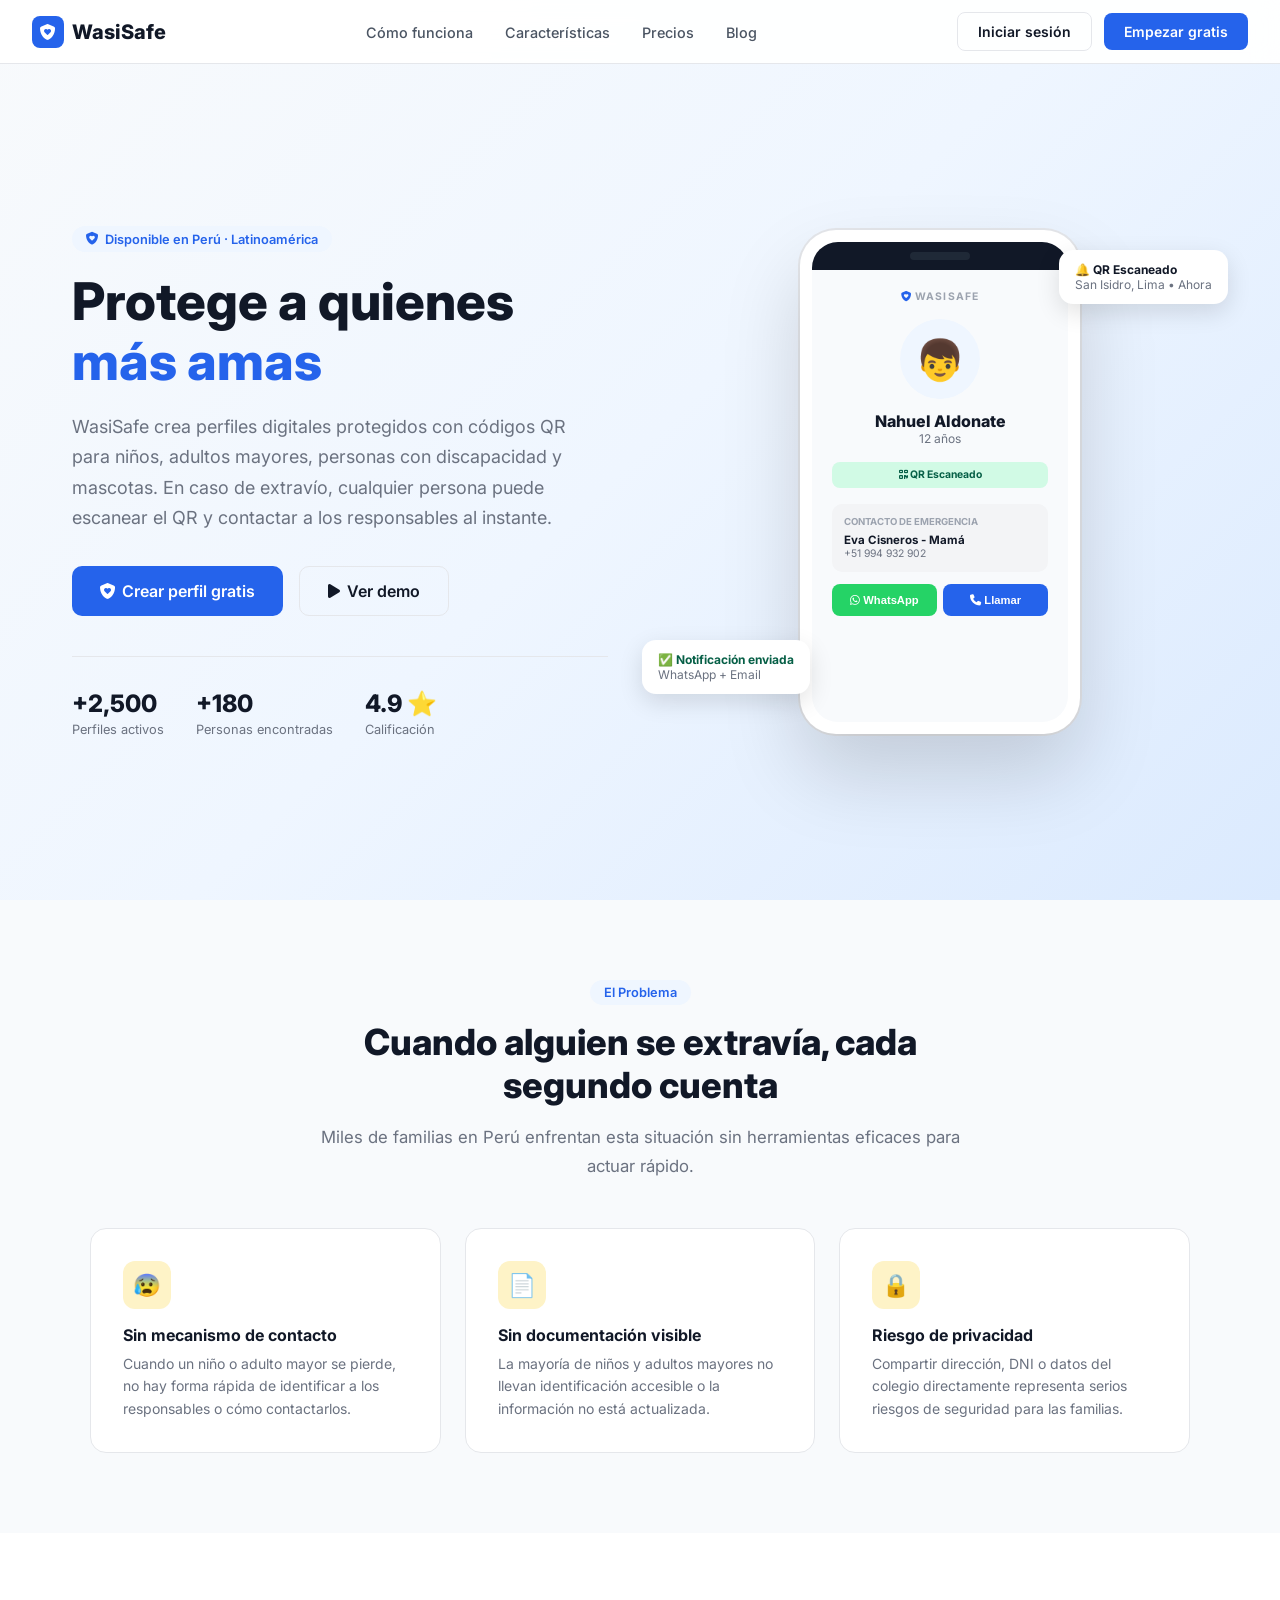
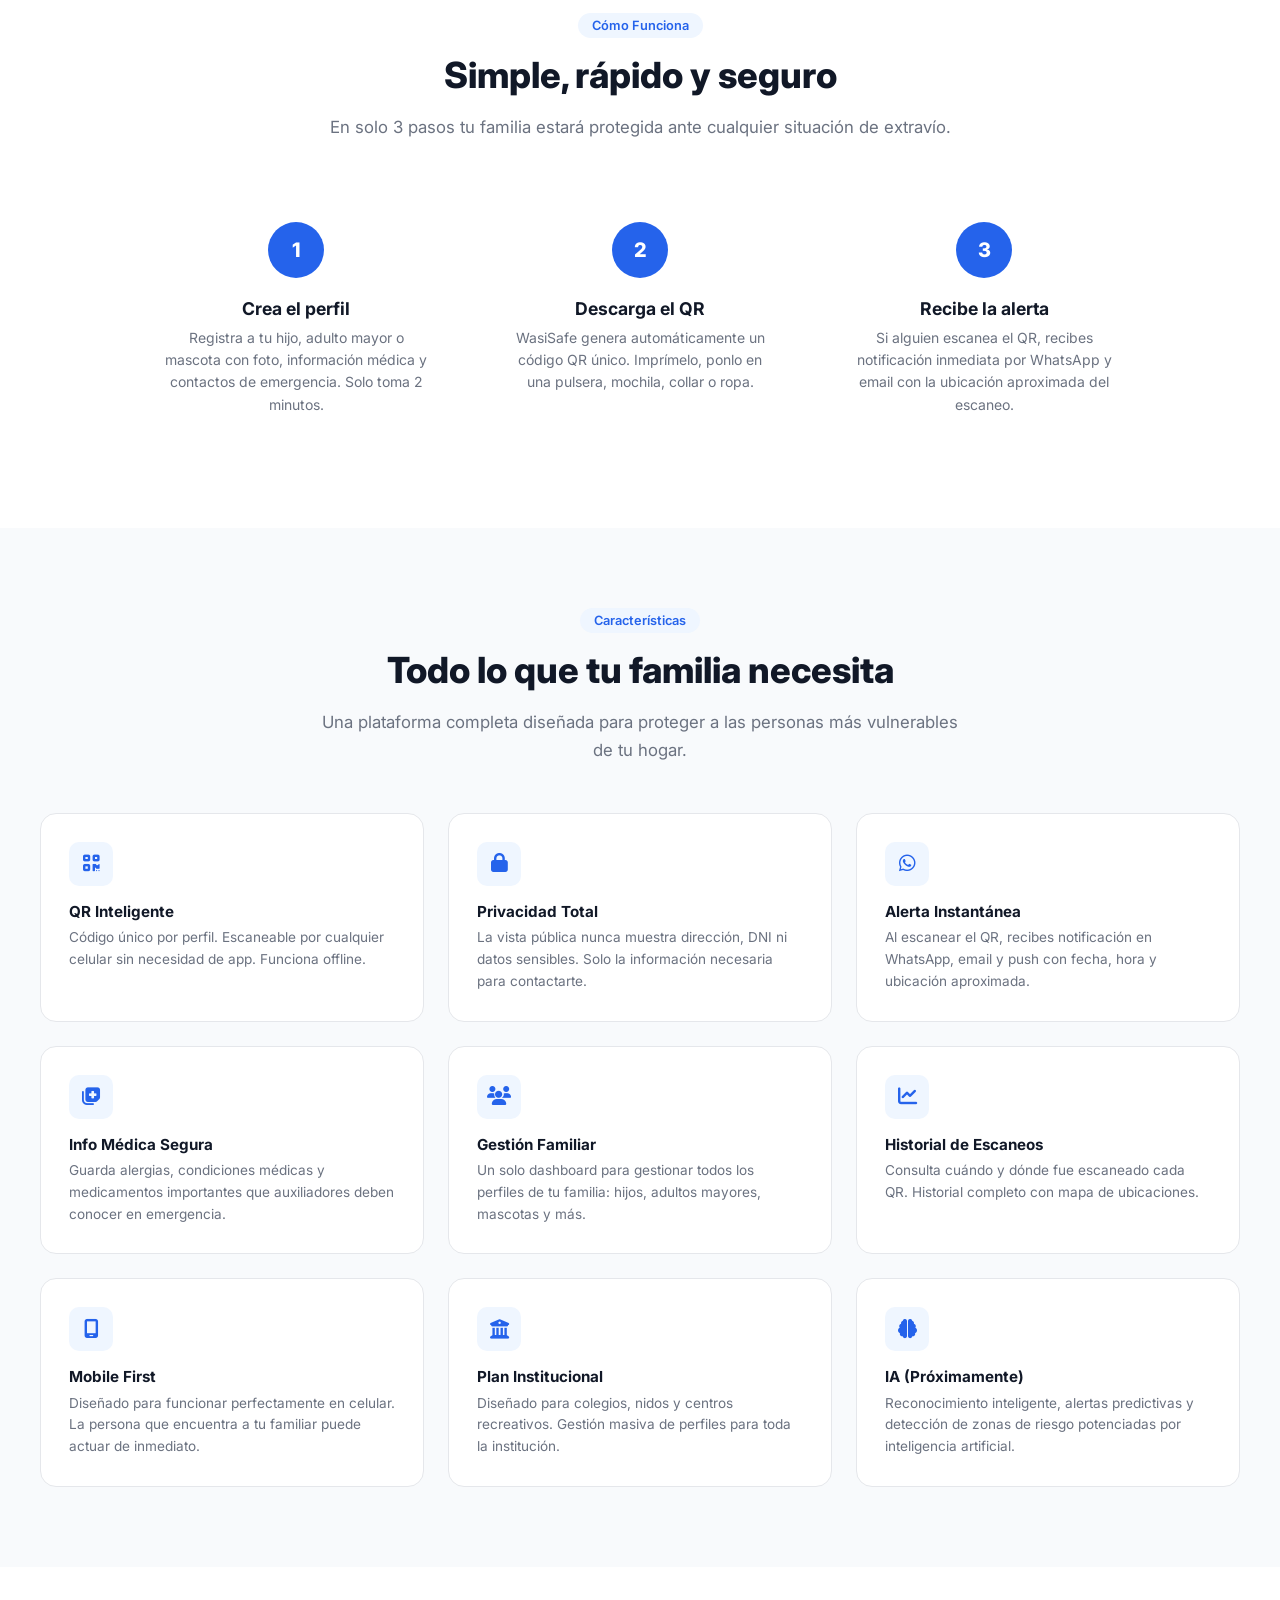
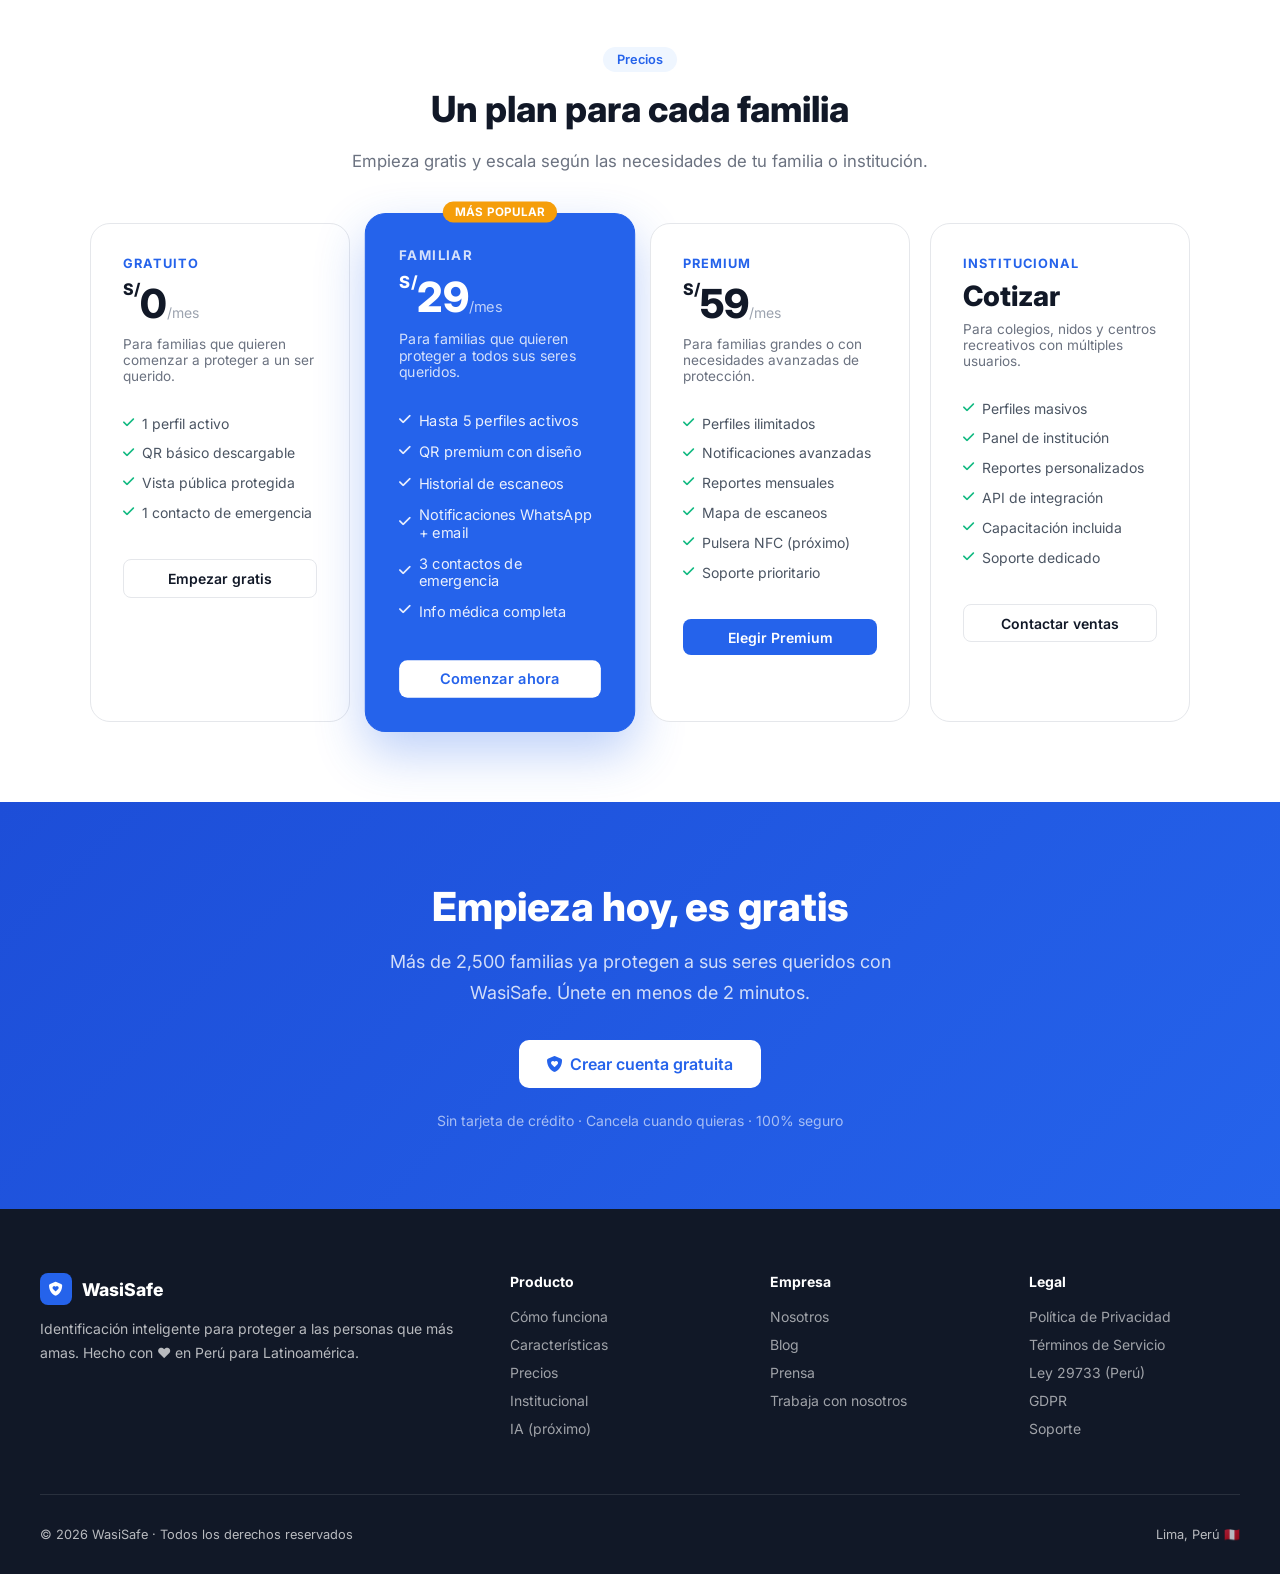
==== commit de1e498c: "Update demo profile data in landing page mockup Co-Authored-By: Claude Sonnet 4.6 <noreply@anthropic" ====
--- a/index.html
+++ b/index.html
@@ -76,15 +76,15 @@
               <i class="fa-solid fa-shield-heart" style="color: #2563EB;"></i> WASISAFE
             </div>
             <div style="width: 80px; height: 80px; border-radius: 50%; background: #EFF6FF; margin: 0 auto 0.75rem; font-size: 2.5rem; display: flex; align-items: center; justify-content: center;">👦</div>
-            <div style="font-size: 1rem; font-weight: 800; color: #111827;">Sebastián López</div>
-            <div style="font-size: 0.75rem; color: #6B7280; margin-bottom: 1rem;">7 años</div>
+            <div style="font-size: 1rem; font-weight: 800; color: #111827;">Nahuel Aldonate</div>
+            <div style="font-size: 0.75rem; color: #6B7280; margin-bottom: 1rem;">12 años</div>
             <div style="background: #D1FAE5; color: #065F46; padding: 0.4rem 0.75rem; border-radius: 8px; font-size: 0.65rem; font-weight: 700; margin-bottom: 1rem;">
               <i class="fa-solid fa-qrcode"></i> QR Escaneado
             </div>
             <div style="background: #F3F4F6; border-radius: 10px; padding: 0.75rem; margin-bottom: 0.75rem; text-align: left;">
               <div style="font-size: 0.6rem; font-weight: 700; color: #9CA3AF; margin-bottom: 0.4rem;">CONTACTO DE EMERGENCIA</div>
-              <div style="font-size: 0.72rem; font-weight: 700; color: #111827;">María López - Mamá</div>
-              <div style="font-size: 0.65rem; color: #6B7280;">+51 987 654 321</div>
+              <div style="font-size: 0.72rem; font-weight: 700; color: #111827;">Eva Cisneros - Mamá</div>
+              <div style="font-size: 0.65rem; color: #6B7280;">+51 994 932 902</div>
             </div>
             <div style="display: flex; gap: 0.4rem;">
               <button style="flex: 1; background: #25D366; color: white; border: none; border-radius: 8px; padding: 0.6rem; font-size: 0.7rem; font-weight: 700; cursor: pointer;">
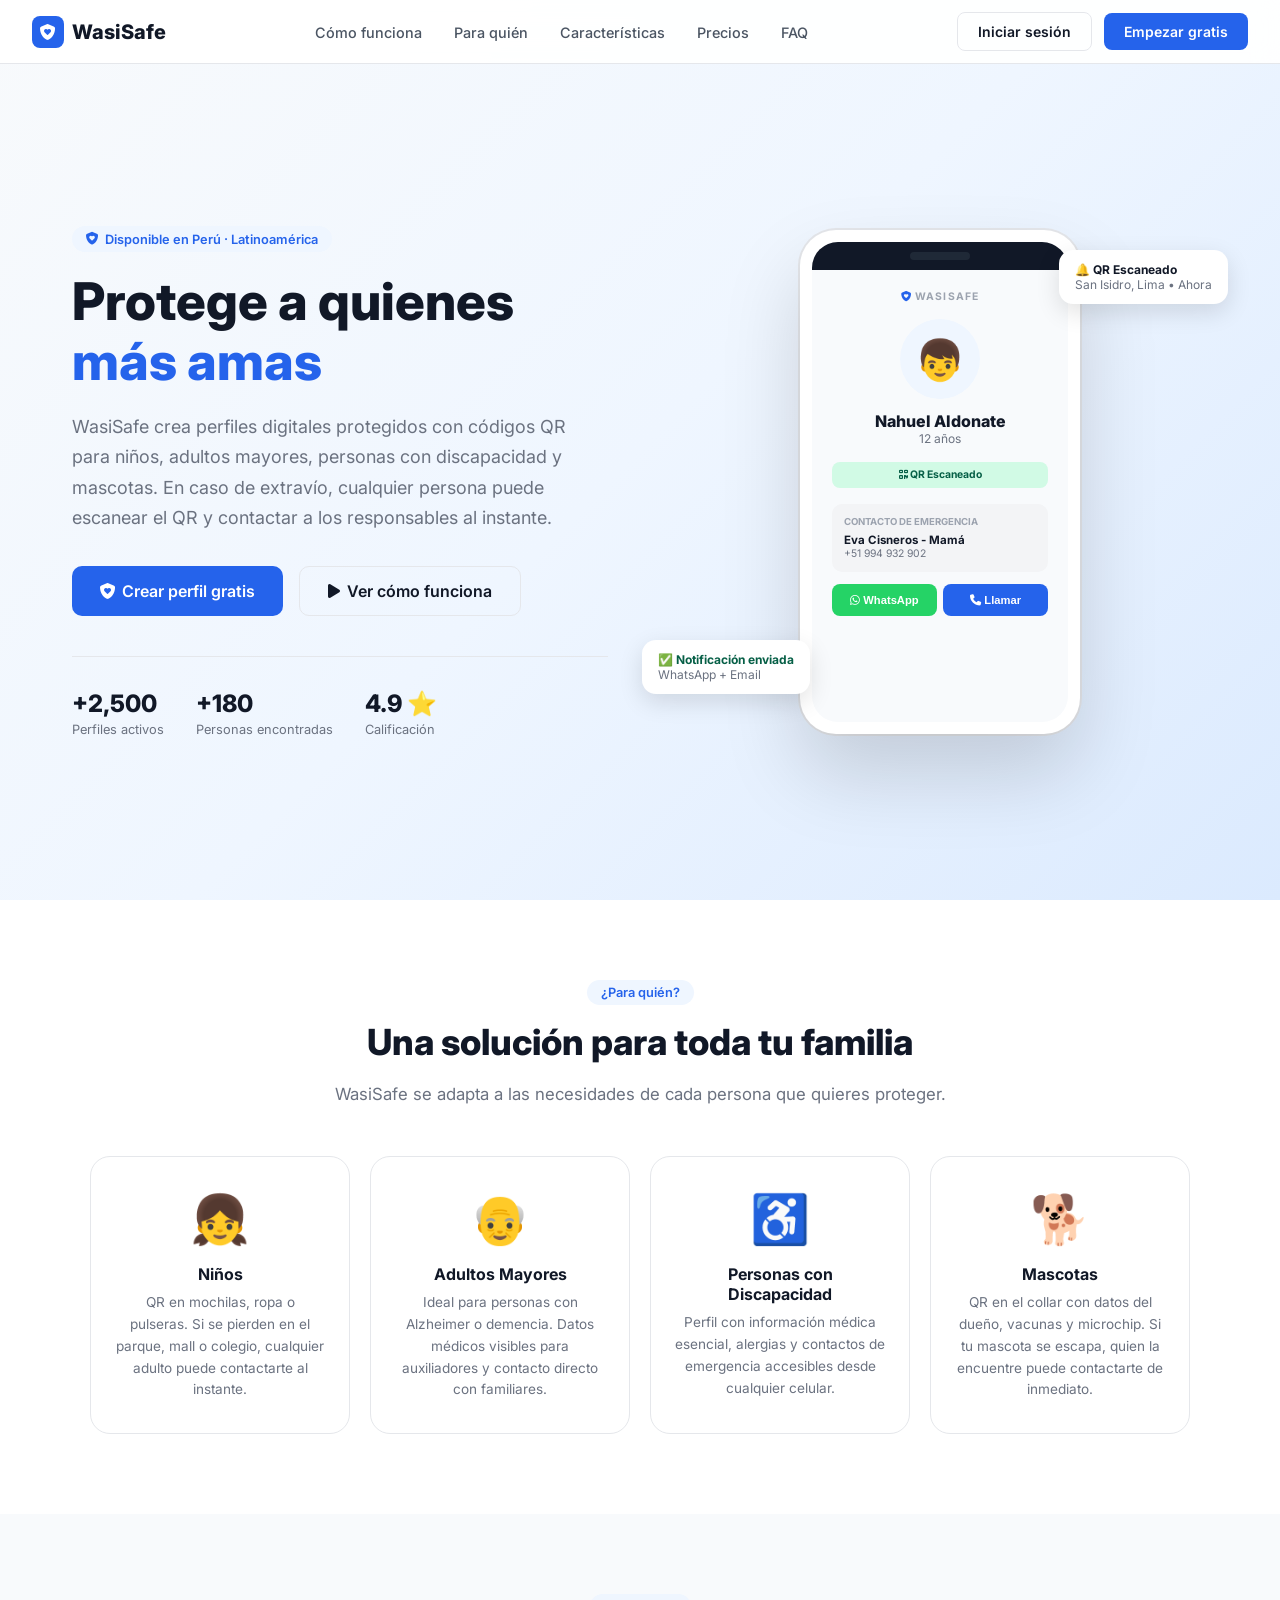
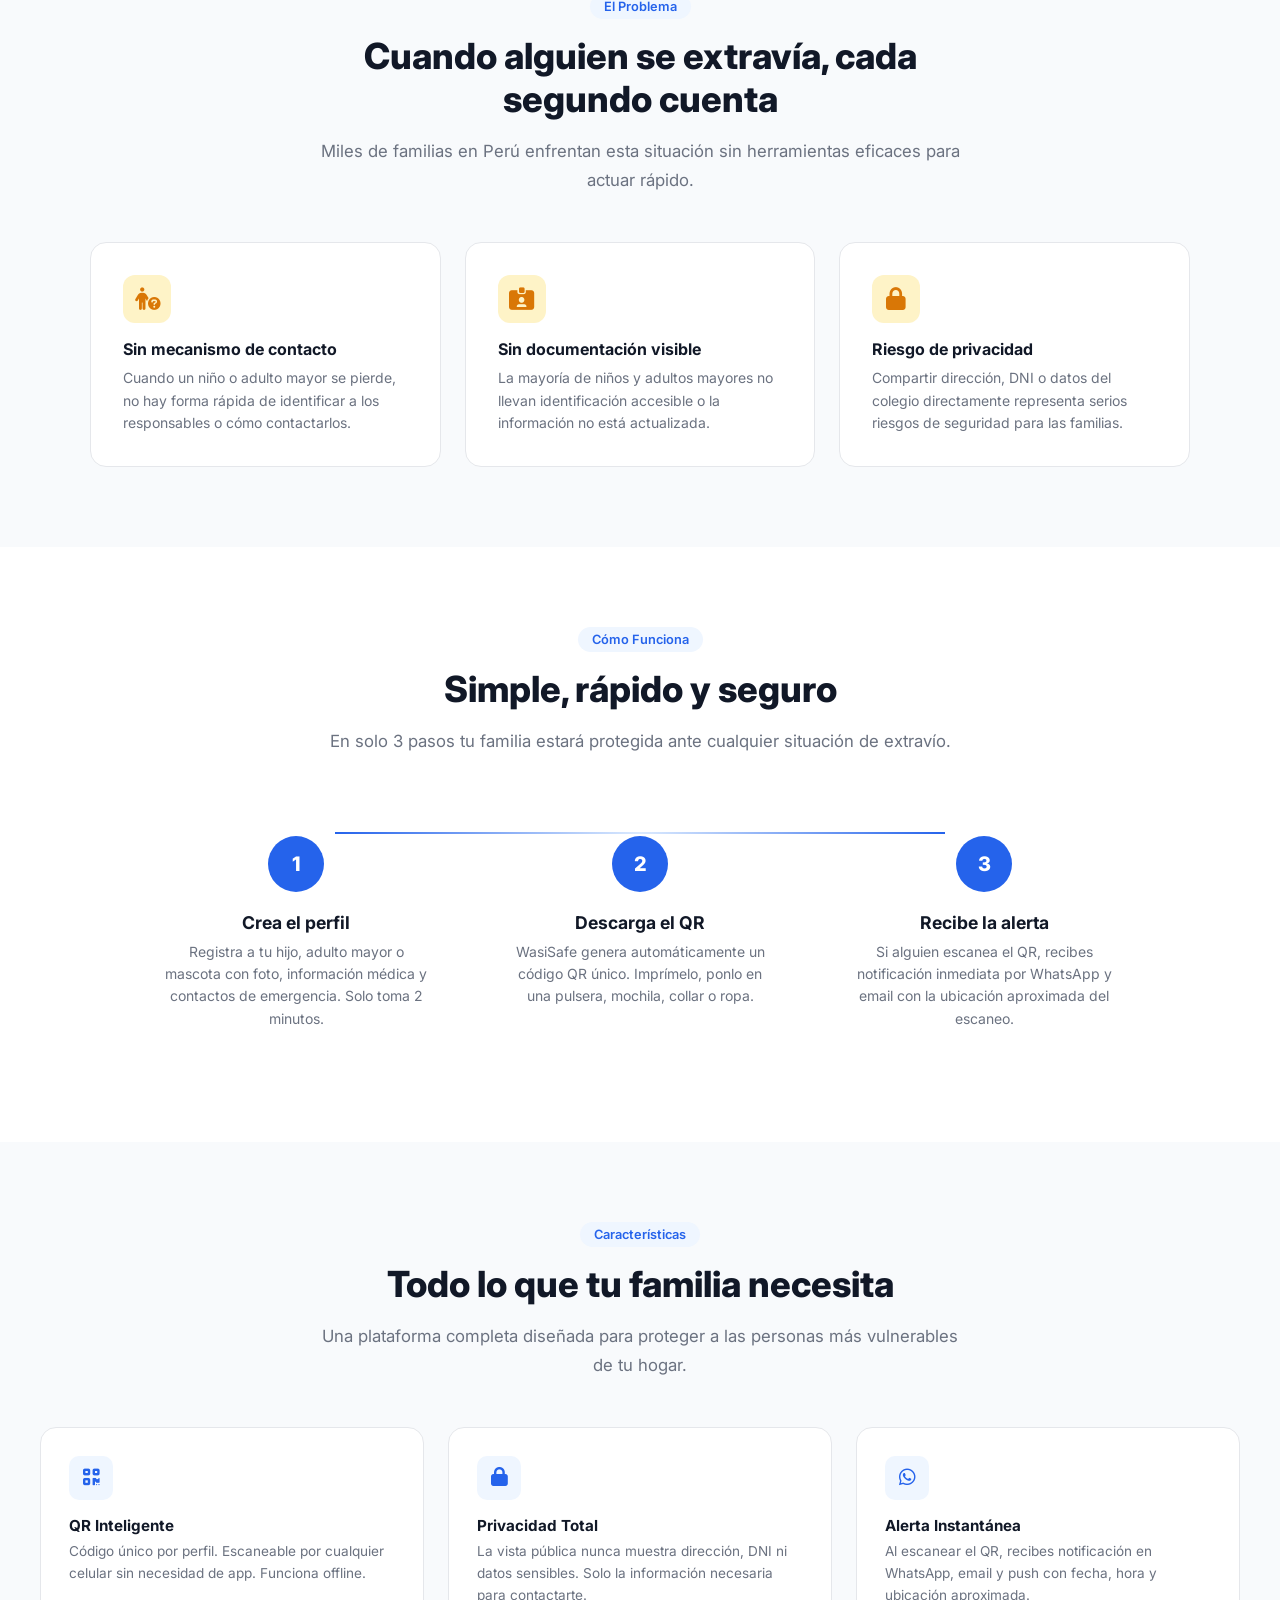
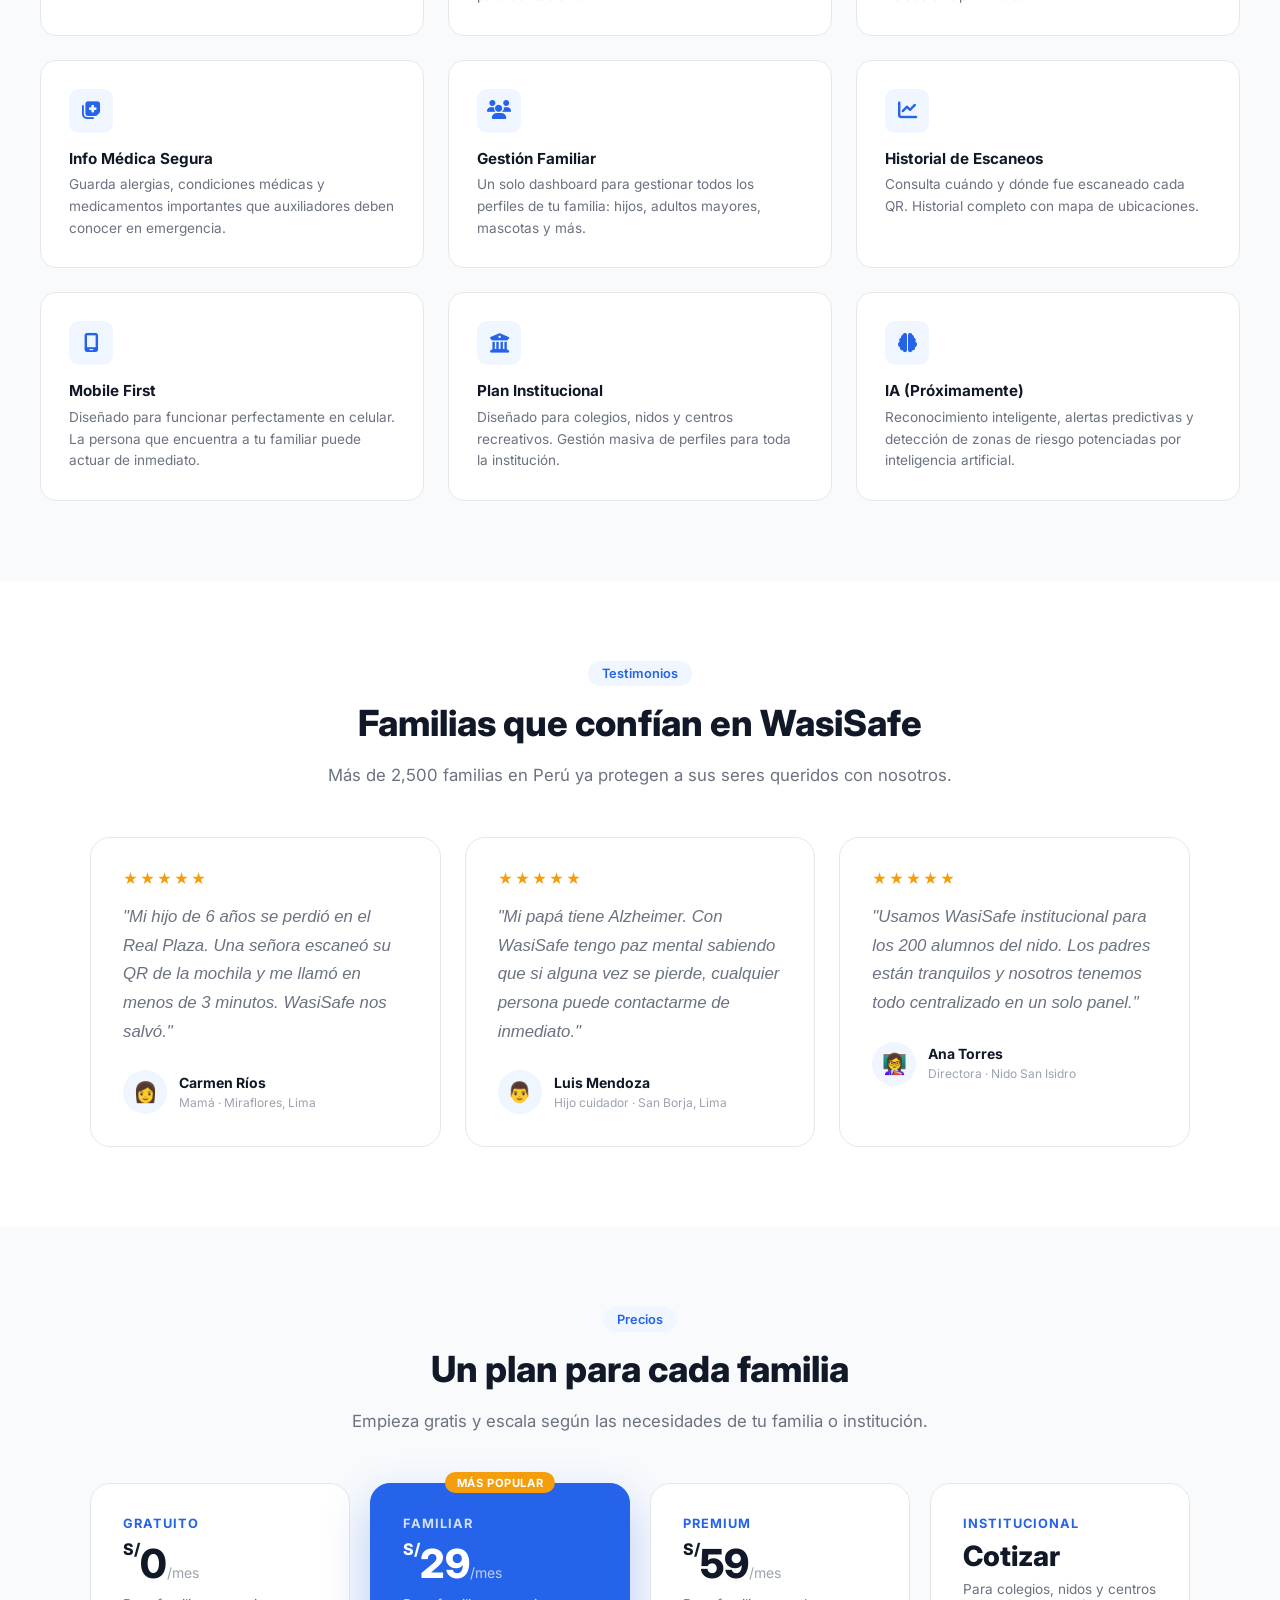
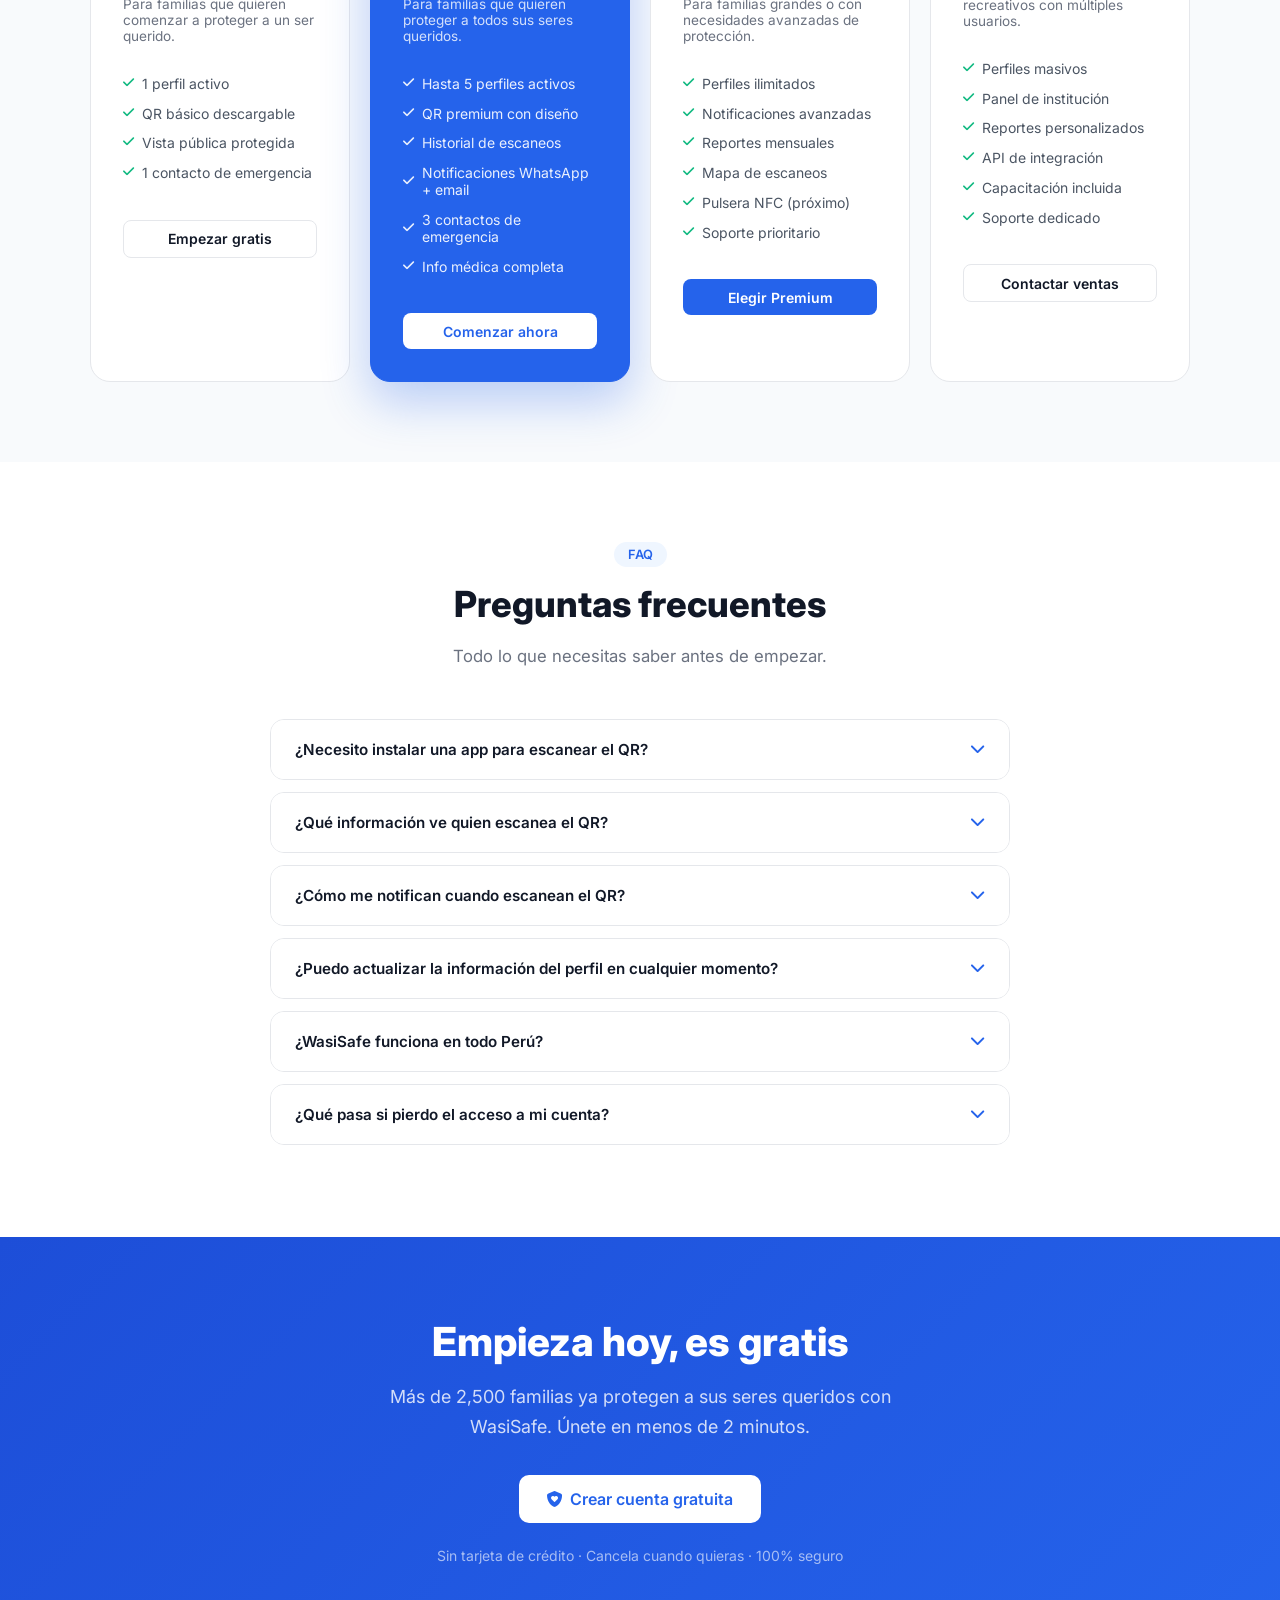
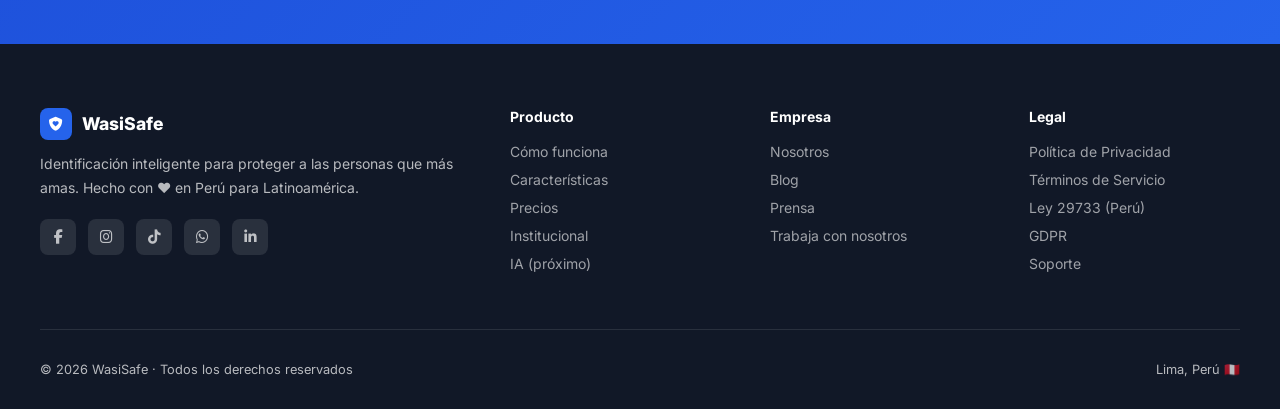
==== commit 7d56a4fe: "feat: rediseño completo de landing page - Animaciones de scroll suaves en todas las secciones - Mock" ====
--- a/index.html
+++ b/index.html
@@ -9,6 +9,115 @@
   <link href="https://fonts.googleapis.com/css2?family=Inter:wght@300;400;500;600;700;800;900&display=swap" rel="stylesheet">
   <link rel="stylesheet" href="https://cdnjs.cloudflare.com/ajax/libs/font-awesome/6.5.0/css/all.min.css">
   <link rel="stylesheet" href="css/style.css">
+  <style>
+    /* ── Animaciones de scroll ── */
+    .reveal {
+      opacity: 0;
+      transform: translateY(32px);
+      transition: opacity 0.6s ease, transform 0.6s ease;
+    }
+    .reveal.visible { opacity: 1; transform: translateY(0); }
+    .reveal-delay-1 { transition-delay: 0.1s; }
+    .reveal-delay-2 { transition-delay: 0.2s; }
+    .reveal-delay-3 { transition-delay: 0.3s; }
+    .reveal-delay-4 { transition-delay: 0.4s; }
+
+    /* ── Mockup flotante ── */
+    @keyframes float {
+      0%, 100% { transform: translateY(0px); }
+      50%       { transform: translateY(-14px); }
+    }
+    .phone-frame { animation: float 4s ease-in-out infinite; }
+
+    /* ── Steps con conector ── */
+    .steps-connector {
+      position: absolute;
+      top: 28px;
+      left: calc(16.66% + 28px);
+      right: calc(16.66% + 28px);
+      height: 2px;
+      background: linear-gradient(90deg, #2563EB 0%, #DBEAFE 50%, #2563EB 100%);
+      z-index: 0;
+    }
+    .step-card { position: relative; z-index: 1; }
+
+    /* ── Para quién ── */
+    .forwhom-grid {
+      display: grid;
+      grid-template-columns: repeat(4, 1fr);
+      gap: 1.25rem;
+      max-width: 1100px;
+      margin: 0 auto;
+    }
+    .forwhom-card {
+      background: white;
+      border: 1.5px solid var(--gray-200);
+      border-radius: 20px;
+      padding: 2rem 1.5rem;
+      text-align: center;
+      transition: all 0.25s;
+    }
+    .forwhom-card:hover {
+      border-color: var(--blue);
+      transform: translateY(-6px);
+      box-shadow: 0 16px 40px rgba(37,99,235,0.12);
+    }
+    .forwhom-emoji { font-size: 3rem; display: block; margin-bottom: 1rem; }
+    .forwhom-card h3 { font-size: 1rem; font-weight: 700; margin-bottom: 0.5rem; }
+    .forwhom-card p { font-size: 0.85rem; color: var(--gray-500); line-height: 1.6; }
+
+    /* ── Testimonios ── */
+    .testimonials-grid {
+      display: grid;
+      grid-template-columns: repeat(3, 1fr);
+      gap: 1.5rem;
+      max-width: 1100px;
+      margin: 0 auto;
+    }
+    .testimonial-card {
+      background: white;
+      border: 1.5px solid var(--gray-200);
+      border-radius: 20px;
+      padding: 2rem;
+      transition: all 0.2s;
+    }
+    .testimonial-card:hover { box-shadow: 0 12px 32px rgba(0,0,0,0.08); transform: translateY(-3px); }
+    .testimonial-stars { color: #F59E0B; font-size: 0.9rem; margin-bottom: 1rem; letter-spacing: 2px; }
+    .testimonial-text { font-size: 0.95rem; color: var(--gray-600); line-height: 1.7; margin-bottom: 1.5rem; font-style: italic; }
+    .testimonial-author { display: flex; align-items: center; gap: 0.75rem; }
+    .testimonial-avatar { width: 44px; height: 44px; border-radius: 50%; background: var(--blue-light); display: flex; align-items: center; justify-content: center; font-size: 1.25rem; }
+    .testimonial-author strong { display: block; font-size: 0.875rem; }
+    .testimonial-author span { font-size: 0.75rem; color: var(--gray-400); }
+
+    /* ── FAQ ── */
+    .faq-list { max-width: 740px; margin: 0 auto; }
+    .faq-item { border: 1.5px solid var(--gray-200); border-radius: 14px; margin-bottom: 0.75rem; overflow: hidden; transition: border-color 0.2s; }
+    .faq-item.open { border-color: var(--blue); }
+    .faq-question { display: flex; align-items: center; justify-content: space-between; padding: 1.25rem 1.5rem; cursor: pointer; font-weight: 600; font-size: 0.95rem; background: white; user-select: none; }
+    .faq-question i { color: var(--blue); transition: transform 0.3s; flex-shrink: 0; margin-left: 1rem; }
+    .faq-item.open .faq-question i { transform: rotate(180deg); }
+    .faq-answer { max-height: 0; overflow: hidden; transition: max-height 0.35s ease, padding 0.2s; background: var(--gray-bg); font-size: 0.9rem; color: var(--gray-600); line-height: 1.7; padding: 0 1.5rem; }
+    .faq-item.open .faq-answer { max-height: 200px; padding: 1rem 1.5rem; }
+
+    /* ── Hamburger ── */
+    .hamburger { display: none; background: none; border: none; cursor: pointer; font-size: 1.4rem; color: var(--dark); padding: 0.25rem; }
+    .mobile-menu { display: none; position: fixed; top: 64px; left: 0; right: 0; background: white; border-bottom: 1px solid var(--gray-200); padding: 1rem 2rem; z-index: 99; flex-direction: column; gap: 0.5rem; box-shadow: 0 8px 24px rgba(0,0,0,0.08); }
+    .mobile-menu.open { display: flex; }
+    .mobile-menu a { padding: 0.75rem 0; text-decoration: none; color: var(--gray-700); font-weight: 500; font-size: 0.95rem; border-bottom: 1px solid var(--gray-100); }
+    .mobile-menu a:last-child { border-bottom: none; }
+
+    /* ── Social footer ── */
+    .footer-social { display: flex; gap: 0.75rem; margin-top: 1.25rem; }
+    .footer-social a { width: 36px; height: 36px; background: rgba(255,255,255,0.1); border-radius: 8px; display: flex; align-items: center; justify-content: center; color: rgba(255,255,255,0.7); font-size: 0.9rem; text-decoration: none; transition: all 0.2s; }
+    .footer-social a:hover { background: var(--blue); color: white; }
+
+    @media (max-width: 768px) {
+      .hamburger { display: block; }
+      .forwhom-grid { grid-template-columns: repeat(2, 1fr); }
+      .testimonials-grid { grid-template-columns: 1fr; }
+      .steps-connector { display: none; }
+    }
+  </style>
 </head>
 <body>
 
@@ -20,37 +129,51 @@
   </a>
   <ul class="navbar-nav">
     <li><a href="#como-funciona">Cómo funciona</a></li>
+    <li><a href="#para-quien">Para quién</a></li>
     <li><a href="#caracteristicas">Características</a></li>
     <li><a href="#precios">Precios</a></li>
-    <li><a href="#">Blog</a></li>
+    <li><a href="#faq">FAQ</a></li>
   </ul>
   <div class="navbar-actions">
     <a href="login.html" class="btn btn-outline">Iniciar sesión</a>
     <a href="login.html#registro" class="btn btn-primary">Empezar gratis</a>
   </div>
+  <button class="hamburger" id="hamburgerBtn" aria-label="Menú">
+    <i class="fa-solid fa-bars"></i>
+  </button>
 </nav>
+
+<!-- MOBILE MENU -->
+<div class="mobile-menu" id="mobileMenu">
+  <a href="#como-funciona">Cómo funciona</a>
+  <a href="#para-quien">Para quién</a>
+  <a href="#caracteristicas">Características</a>
+  <a href="#precios">Precios</a>
+  <a href="#faq">FAQ</a>
+  <a href="login.html" style="color: var(--blue); font-weight: 700;">Iniciar sesión →</a>
+</div>
 
 <!-- HERO -->
 <section class="hero">
   <div class="hero-content">
     <div>
-      <div class="badge">
+      <div class="badge reveal">
         <i class="fa-solid fa-shield-heart"></i>
         Disponible en Perú · Latinoamérica
       </div>
-      <h1>Protege a quienes <span>más amas</span></h1>
-      <p>WasiSafe crea perfiles digitales protegidos con códigos QR para niños, adultos mayores, personas con discapacidad y mascotas. En caso de extravío, cualquier persona puede escanear el QR y contactar a los responsables al instante.</p>
-      <div class="hero-actions">
+      <h1 class="reveal reveal-delay-1">Protege a quienes <span>más amas</span></h1>
+      <p class="reveal reveal-delay-2">WasiSafe crea perfiles digitales protegidos con códigos QR para niños, adultos mayores, personas con discapacidad y mascotas. En caso de extravío, cualquier persona puede escanear el QR y contactar a los responsables al instante.</p>
+      <div class="hero-actions reveal reveal-delay-3">
         <a href="login.html" class="btn btn-primary btn-lg">
           <i class="fa-solid fa-shield-heart"></i>
           Crear perfil gratis
         </a>
         <a href="#como-funciona" class="btn btn-outline btn-lg">
           <i class="fa-solid fa-play"></i>
-          Ver demo
+          Ver cómo funciona
         </a>
       </div>
-      <div class="hero-stats">
+      <div class="hero-stats reveal reveal-delay-4">
         <div class="hero-stat">
           <strong>+2,500</strong>
           <span>Perfiles activos</span>
@@ -67,7 +190,7 @@
     </div>
 
     <!-- Phone Mockup -->
-    <div class="phone-mockup">
+    <div class="phone-mockup reveal reveal-delay-2">
       <div class="phone-frame">
         <div class="phone-screen">
           <div class="phone-notch"><span></span></div>
@@ -97,7 +220,6 @@
           </div>
         </div>
       </div>
-      <!-- Floating badge -->
       <div style="position: absolute; top: 20px; right: -20px; background: white; border-radius: 14px; padding: 0.75rem 1rem; box-shadow: 0 8px 24px rgba(0,0,0,0.12); font-size: 0.75rem;">
         <div style="font-weight: 700; color: #111827;">🔔 QR Escaneado</div>
         <div style="color: #6B7280;">San Isidro, Lima • Ahora</div>
@@ -110,27 +232,60 @@
   </div>
 </section>
 
+<!-- PARA QUIÉN -->
+<section class="section" id="para-quien">
+  <div class="container">
+    <div class="section-center reveal">
+      <span class="section-tag">¿Para quién?</span>
+      <h2>Una solución para toda tu familia</h2>
+      <p>WasiSafe se adapta a las necesidades de cada persona que quieres proteger.</p>
+    </div>
+    <div class="forwhom-grid">
+      <div class="forwhom-card reveal reveal-delay-1">
+        <span class="forwhom-emoji">👧</span>
+        <h3>Niños</h3>
+        <p>QR en mochilas, ropa o pulseras. Si se pierden en el parque, mall o colegio, cualquier adulto puede contactarte al instante.</p>
+      </div>
+      <div class="forwhom-card reveal reveal-delay-2">
+        <span class="forwhom-emoji">👴</span>
+        <h3>Adultos Mayores</h3>
+        <p>Ideal para personas con Alzheimer o demencia. Datos médicos visibles para auxiliadores y contacto directo con familiares.</p>
+      </div>
+      <div class="forwhom-card reveal reveal-delay-3">
+        <span class="forwhom-emoji">♿</span>
+        <h3>Personas con Discapacidad</h3>
+        <p>Perfil con información médica esencial, alergias y contactos de emergencia accesibles desde cualquier celular.</p>
+      </div>
+      <div class="forwhom-card reveal reveal-delay-4">
+        <span class="forwhom-emoji">🐕</span>
+        <h3>Mascotas</h3>
+        <p>QR en el collar con datos del dueño, vacunas y microchip. Si tu mascota se escapa, quien la encuentre puede contactarte de inmediato.</p>
+      </div>
+    </div>
+  </div>
+</section>
+
 <!-- PROBLEMA -->
 <section class="section bg-gray" id="problema">
   <div class="container">
-    <div class="section-center">
+    <div class="section-center reveal">
       <span class="section-tag">El Problema</span>
       <h2>Cuando alguien se extravía, cada segundo cuenta</h2>
       <p>Miles de familias en Perú enfrentan esta situación sin herramientas eficaces para actuar rápido.</p>
     </div>
     <div class="problem-grid">
-      <div class="problem-card">
-        <div class="problem-icon">😰</div>
+      <div class="problem-card reveal reveal-delay-1">
+        <div class="problem-icon"><i class="fa-solid fa-person-circle-question" style="color:#D97706;font-size:1.4rem;"></i></div>
         <h3>Sin mecanismo de contacto</h3>
         <p>Cuando un niño o adulto mayor se pierde, no hay forma rápida de identificar a los responsables o cómo contactarlos.</p>
       </div>
-      <div class="problem-card">
-        <div class="problem-icon">📄</div>
+      <div class="problem-card reveal reveal-delay-2">
+        <div class="problem-icon"><i class="fa-solid fa-id-card-clip" style="color:#D97706;font-size:1.4rem;"></i></div>
         <h3>Sin documentación visible</h3>
         <p>La mayoría de niños y adultos mayores no llevan identificación accesible o la información no está actualizada.</p>
       </div>
-      <div class="problem-card">
-        <div class="problem-icon">🔒</div>
+      <div class="problem-card reveal reveal-delay-3">
+        <div class="problem-icon"><i class="fa-solid fa-lock" style="color:#D97706;font-size:1.4rem;"></i></div>
         <h3>Riesgo de privacidad</h3>
         <p>Compartir dirección, DNI o datos del colegio directamente representa serios riesgos de seguridad para las familias.</p>
       </div>
@@ -141,23 +296,24 @@
 <!-- COMO FUNCIONA -->
 <section class="section" id="como-funciona">
   <div class="container">
-    <div class="section-center">
+    <div class="section-center reveal">
       <span class="section-tag">Cómo Funciona</span>
       <h2>Simple, rápido y seguro</h2>
       <p>En solo 3 pasos tu familia estará protegida ante cualquier situación de extravío.</p>
     </div>
     <div class="steps-grid">
-      <div class="step-card">
+      <div class="steps-connector"></div>
+      <div class="step-card reveal reveal-delay-1">
         <div class="step-number">1</div>
         <h3>Crea el perfil</h3>
         <p>Registra a tu hijo, adulto mayor o mascota con foto, información médica y contactos de emergencia. Solo toma 2 minutos.</p>
       </div>
-      <div class="step-card">
+      <div class="step-card reveal reveal-delay-2">
         <div class="step-number">2</div>
         <h3>Descarga el QR</h3>
         <p>WasiSafe genera automáticamente un código QR único. Imprímelo, ponlo en una pulsera, mochila, collar o ropa.</p>
       </div>
-      <div class="step-card">
+      <div class="step-card reveal reveal-delay-3">
         <div class="step-number">3</div>
         <h3>Recibe la alerta</h3>
         <p>Si alguien escanea el QR, recibes notificación inmediata por WhatsApp y email con la ubicación aproximada del escaneo.</p>
@@ -169,53 +325,53 @@
 <!-- CARACTERÍSTICAS -->
 <section class="section bg-gray" id="caracteristicas">
   <div class="container">
-    <div class="section-center">
+    <div class="section-center reveal">
       <span class="section-tag">Características</span>
       <h2>Todo lo que tu familia necesita</h2>
       <p>Una plataforma completa diseñada para proteger a las personas más vulnerables de tu hogar.</p>
     </div>
     <div class="features-grid">
-      <div class="feature-card">
+      <div class="feature-card reveal reveal-delay-1">
         <div class="feature-icon"><i class="fa-solid fa-qrcode"></i></div>
         <h3>QR Inteligente</h3>
         <p>Código único por perfil. Escaneable por cualquier celular sin necesidad de app. Funciona offline.</p>
       </div>
-      <div class="feature-card">
+      <div class="feature-card reveal reveal-delay-2">
         <div class="feature-icon"><i class="fa-solid fa-lock"></i></div>
         <h3>Privacidad Total</h3>
         <p>La vista pública nunca muestra dirección, DNI ni datos sensibles. Solo la información necesaria para contactarte.</p>
       </div>
-      <div class="feature-card">
+      <div class="feature-card reveal reveal-delay-3">
         <div class="feature-icon"><i class="fa-brands fa-whatsapp"></i></div>
         <h3>Alerta Instantánea</h3>
         <p>Al escanear el QR, recibes notificación en WhatsApp, email y push con fecha, hora y ubicación aproximada.</p>
       </div>
-      <div class="feature-card">
+      <div class="feature-card reveal reveal-delay-1">
         <div class="feature-icon"><i class="fa-solid fa-notes-medical"></i></div>
         <h3>Info Médica Segura</h3>
         <p>Guarda alergias, condiciones médicas y medicamentos importantes que auxiliadores deben conocer en emergencia.</p>
       </div>
-      <div class="feature-card">
+      <div class="feature-card reveal reveal-delay-2">
         <div class="feature-icon"><i class="fa-solid fa-users"></i></div>
         <h3>Gestión Familiar</h3>
         <p>Un solo dashboard para gestionar todos los perfiles de tu familia: hijos, adultos mayores, mascotas y más.</p>
       </div>
-      <div class="feature-card">
+      <div class="feature-card reveal reveal-delay-3">
         <div class="feature-icon"><i class="fa-solid fa-chart-line"></i></div>
         <h3>Historial de Escaneos</h3>
         <p>Consulta cuándo y dónde fue escaneado cada QR. Historial completo con mapa de ubicaciones.</p>
       </div>
-      <div class="feature-card">
+      <div class="feature-card reveal reveal-delay-1">
         <div class="feature-icon"><i class="fa-solid fa-mobile-screen"></i></div>
         <h3>Mobile First</h3>
         <p>Diseñado para funcionar perfectamente en celular. La persona que encuentra a tu familiar puede actuar de inmediato.</p>
       </div>
-      <div class="feature-card">
+      <div class="feature-card reveal reveal-delay-2">
         <div class="feature-icon"><i class="fa-solid fa-building-columns"></i></div>
         <h3>Plan Institucional</h3>
         <p>Diseñado para colegios, nidos y centros recreativos. Gestión masiva de perfiles para toda la institución.</p>
       </div>
-      <div class="feature-card">
+      <div class="feature-card reveal reveal-delay-3">
         <div class="feature-icon"><i class="fa-solid fa-brain"></i></div>
         <h3>IA (Próximamente)</h3>
         <p>Reconocimiento inteligente, alertas predictivas y detección de zonas de riesgo potenciadas por inteligencia artificial.</p>
@@ -224,17 +380,62 @@
   </div>
 </section>
 
+<!-- TESTIMONIOS -->
+<section class="section" id="testimonios">
+  <div class="container">
+    <div class="section-center reveal">
+      <span class="section-tag">Testimonios</span>
+      <h2>Familias que confían en WasiSafe</h2>
+      <p>Más de 2,500 familias en Perú ya protegen a sus seres queridos con nosotros.</p>
+    </div>
+    <div class="testimonials-grid">
+      <div class="testimonial-card reveal reveal-delay-1">
+        <div class="testimonial-stars">★★★★★</div>
+        <p class="testimonial-text">"Mi hijo de 6 años se perdió en el Real Plaza. Una señora escaneó su QR de la mochila y me llamó en menos de 3 minutos. WasiSafe nos salvó."</p>
+        <div class="testimonial-author">
+          <div class="testimonial-avatar">👩</div>
+          <div>
+            <strong>Carmen Ríos</strong>
+            <span>Mamá · Miraflores, Lima</span>
+          </div>
+        </div>
+      </div>
+      <div class="testimonial-card reveal reveal-delay-2">
+        <div class="testimonial-stars">★★★★★</div>
+        <p class="testimonial-text">"Mi papá tiene Alzheimer. Con WasiSafe tengo paz mental sabiendo que si alguna vez se pierde, cualquier persona puede contactarme de inmediato."</p>
+        <div class="testimonial-author">
+          <div class="testimonial-avatar">👨</div>
+          <div>
+            <strong>Luis Mendoza</strong>
+            <span>Hijo cuidador · San Borja, Lima</span>
+          </div>
+        </div>
+      </div>
+      <div class="testimonial-card reveal reveal-delay-3">
+        <div class="testimonial-stars">★★★★★</div>
+        <p class="testimonial-text">"Usamos WasiSafe institucional para los 200 alumnos del nido. Los padres están tranquilos y nosotros tenemos todo centralizado en un solo panel."</p>
+        <div class="testimonial-author">
+          <div class="testimonial-avatar">👩‍🏫</div>
+          <div>
+            <strong>Ana Torres</strong>
+            <span>Directora · Nido San Isidro</span>
+          </div>
+        </div>
+      </div>
+    </div>
+  </div>
+</section>
+
 <!-- PRECIOS -->
-<section class="section" id="precios">
+<section class="section bg-gray" id="precios">
   <div class="container">
-    <div class="section-center">
+    <div class="section-center reveal">
       <span class="section-tag">Precios</span>
       <h2>Un plan para cada familia</h2>
       <p>Empieza gratis y escala según las necesidades de tu familia o institución.</p>
     </div>
     <div class="pricing-grid">
-      <!-- Gratuito -->
-      <div class="pricing-card">
+      <div class="pricing-card reveal reveal-delay-1">
         <div class="pricing-plan">Gratuito</div>
         <div class="pricing-price"><sup>S/</sup>0<small>/mes</small></div>
         <div class="pricing-desc">Para familias que quieren comenzar a proteger a un ser querido.</div>
@@ -246,9 +447,7 @@
         </ul>
         <a href="login.html" class="btn btn-outline btn-full">Empezar gratis</a>
       </div>
-
-      <!-- Familiar - Featured -->
-      <div class="pricing-card featured">
+      <div class="pricing-card featured reveal reveal-delay-2">
         <div class="pricing-badge">Más popular</div>
         <div class="pricing-plan">Familiar</div>
         <div class="pricing-price"><sup>S/</sup>29<small>/mes</small></div>
@@ -263,9 +462,7 @@
         </ul>
         <a href="login.html" class="btn btn-white btn-full">Comenzar ahora</a>
       </div>
-
-      <!-- Premium -->
-      <div class="pricing-card">
+      <div class="pricing-card reveal reveal-delay-3">
         <div class="pricing-plan">Premium</div>
         <div class="pricing-price"><sup>S/</sup>59<small>/mes</small></div>
         <div class="pricing-desc">Para familias grandes o con necesidades avanzadas de protección.</div>
@@ -279,9 +476,7 @@
         </ul>
         <a href="login.html" class="btn btn-primary btn-full">Elegir Premium</a>
       </div>
-
-      <!-- Institucional -->
-      <div class="pricing-card">
+      <div class="pricing-card reveal reveal-delay-4">
         <div class="pricing-plan">Institucional</div>
         <div class="pricing-price" style="font-size: 1.75rem;">Cotizar</div>
         <div class="pricing-desc">Para colegios, nidos y centros recreativos con múltiples usuarios.</div>
@@ -299,9 +494,46 @@
   </div>
 </section>
 
+<!-- FAQ -->
+<section class="section" id="faq">
+  <div class="container">
+    <div class="section-center reveal">
+      <span class="section-tag">FAQ</span>
+      <h2>Preguntas frecuentes</h2>
+      <p>Todo lo que necesitas saber antes de empezar.</p>
+    </div>
+    <div class="faq-list">
+      <div class="faq-item reveal reveal-delay-1">
+        <div class="faq-question">¿Necesito instalar una app para escanear el QR? <i class="fa-solid fa-chevron-down"></i></div>
+        <div class="faq-answer">No. Cualquier persona puede escanear el QR usando la cámara de su celular (iOS o Android) sin necesidad de descargar ninguna aplicación. El perfil se abre directamente en el navegador.</div>
+      </div>
+      <div class="faq-item reveal reveal-delay-2">
+        <div class="faq-question">¿Qué información ve quien escanea el QR? <i class="fa-solid fa-chevron-down"></i></div>
+        <div class="faq-answer">Solo ve el nombre, foto, edad, información médica básica y los botones de contacto (WhatsApp y llamada). Nunca se muestra la dirección del hogar, DNI ni datos sensibles de la familia.</div>
+      </div>
+      <div class="faq-item reveal reveal-delay-3">
+        <div class="faq-question">¿Cómo me notifican cuando escanean el QR? <i class="fa-solid fa-chevron-down"></i></div>
+        <div class="faq-answer">Recibes una notificación inmediata por WhatsApp y email con la fecha, hora y ubicación aproximada del escaneo basada en el dispositivo que escaneó.</div>
+      </div>
+      <div class="faq-item reveal reveal-delay-1">
+        <div class="faq-question">¿Puedo actualizar la información del perfil en cualquier momento? <i class="fa-solid fa-chevron-down"></i></div>
+        <div class="faq-answer">Sí, puedes editar el perfil cuando quieras desde tu dashboard. Los cambios se reflejan de inmediato en la vista pública del QR, sin necesidad de imprimir un nuevo código.</div>
+      </div>
+      <div class="faq-item reveal reveal-delay-2">
+        <div class="faq-question">¿WasiSafe funciona en todo Perú? <i class="fa-solid fa-chevron-down"></i></div>
+        <div class="faq-answer">Sí. WasiSafe funciona en todo Perú y Latinoamérica. Solo se necesita conexión a internet para escanear el QR. Estamos disponibles también en Colombia, Chile y México.</div>
+      </div>
+      <div class="faq-item reveal reveal-delay-3">
+        <div class="faq-question">¿Qué pasa si pierdo el acceso a mi cuenta? <i class="fa-solid fa-chevron-down"></i></div>
+        <div class="faq-answer">Puedes recuperar tu cuenta mediante tu email o tu cuenta de Google. Los QR generados siguen funcionando mientras la cuenta esté activa, independientemente del dispositivo que uses.</div>
+      </div>
+    </div>
+  </div>
+</section>
+
 <!-- CTA FINAL -->
 <section style="background: linear-gradient(135deg, #1D4ED8 0%, #2563EB 100%); padding: 5rem 2rem; text-align: center; color: white;">
-  <div class="container">
+  <div class="container reveal">
     <h2 style="font-size: 2.5rem; font-weight: 800; margin-bottom: 1rem;">Empieza hoy, es gratis</h2>
     <p style="font-size: 1.125rem; color: rgba(255,255,255,0.8); margin-bottom: 2rem; max-width: 560px; margin-left: auto; margin-right: auto; line-height: 1.7;">
       Más de 2,500 familias ya protegen a sus seres queridos con WasiSafe. Únete en menos de 2 minutos.
@@ -327,13 +559,20 @@
         WasiSafe
       </a>
       <p class="footer-brand-text">Identificación inteligente para proteger a las personas que más amas. Hecho con ❤️ en Perú para Latinoamérica.</p>
+      <div class="footer-social">
+        <a href="#" aria-label="Facebook"><i class="fa-brands fa-facebook-f"></i></a>
+        <a href="#" aria-label="Instagram"><i class="fa-brands fa-instagram"></i></a>
+        <a href="#" aria-label="TikTok"><i class="fa-brands fa-tiktok"></i></a>
+        <a href="#" aria-label="WhatsApp"><i class="fa-brands fa-whatsapp"></i></a>
+        <a href="#" aria-label="LinkedIn"><i class="fa-brands fa-linkedin-in"></i></a>
+      </div>
     </div>
     <div class="footer-col">
       <h4>Producto</h4>
       <ul>
-        <li><a href="#">Cómo funciona</a></li>
-        <li><a href="#">Características</a></li>
-        <li><a href="#">Precios</a></li>
+        <li><a href="#como-funciona">Cómo funciona</a></li>
+        <li><a href="#caracteristicas">Características</a></li>
+        <li><a href="#precios">Precios</a></li>
         <li><a href="#">Institucional</a></li>
         <li><a href="#">IA (próximo)</a></li>
       </ul>
@@ -365,5 +604,37 @@
 </footer>
 
 <script src="js/app.js"></script>
+<script>
+  // Animaciones de scroll con IntersectionObserver
+  const observer = new IntersectionObserver((entries) => {
+    entries.forEach(e => { if (e.isIntersecting) e.target.classList.add('visible'); });
+  }, { threshold: 0.12 });
+  document.querySelectorAll('.reveal').forEach(el => observer.observe(el));
+
+  // FAQ accordion
+  document.querySelectorAll('.faq-question').forEach(q => {
+    q.addEventListener('click', () => {
+      const item = q.parentElement;
+      const isOpen = item.classList.contains('open');
+      document.querySelectorAll('.faq-item').forEach(i => i.classList.remove('open'));
+      if (!isOpen) item.classList.add('open');
+    });
+  });
+
+  // Hamburger menu
+  const hamburger = document.getElementById('hamburgerBtn');
+  const mobileMenu = document.getElementById('mobileMenu');
+  hamburger.addEventListener('click', () => {
+    mobileMenu.classList.toggle('open');
+    hamburger.querySelector('i').className =
+      mobileMenu.classList.contains('open') ? 'fa-solid fa-xmark' : 'fa-solid fa-bars';
+  });
+  mobileMenu.querySelectorAll('a').forEach(a => {
+    a.addEventListener('click', () => {
+      mobileMenu.classList.remove('open');
+      hamburger.querySelector('i').className = 'fa-solid fa-bars';
+    });
+  });
+</script>
 </body>
 </html>
